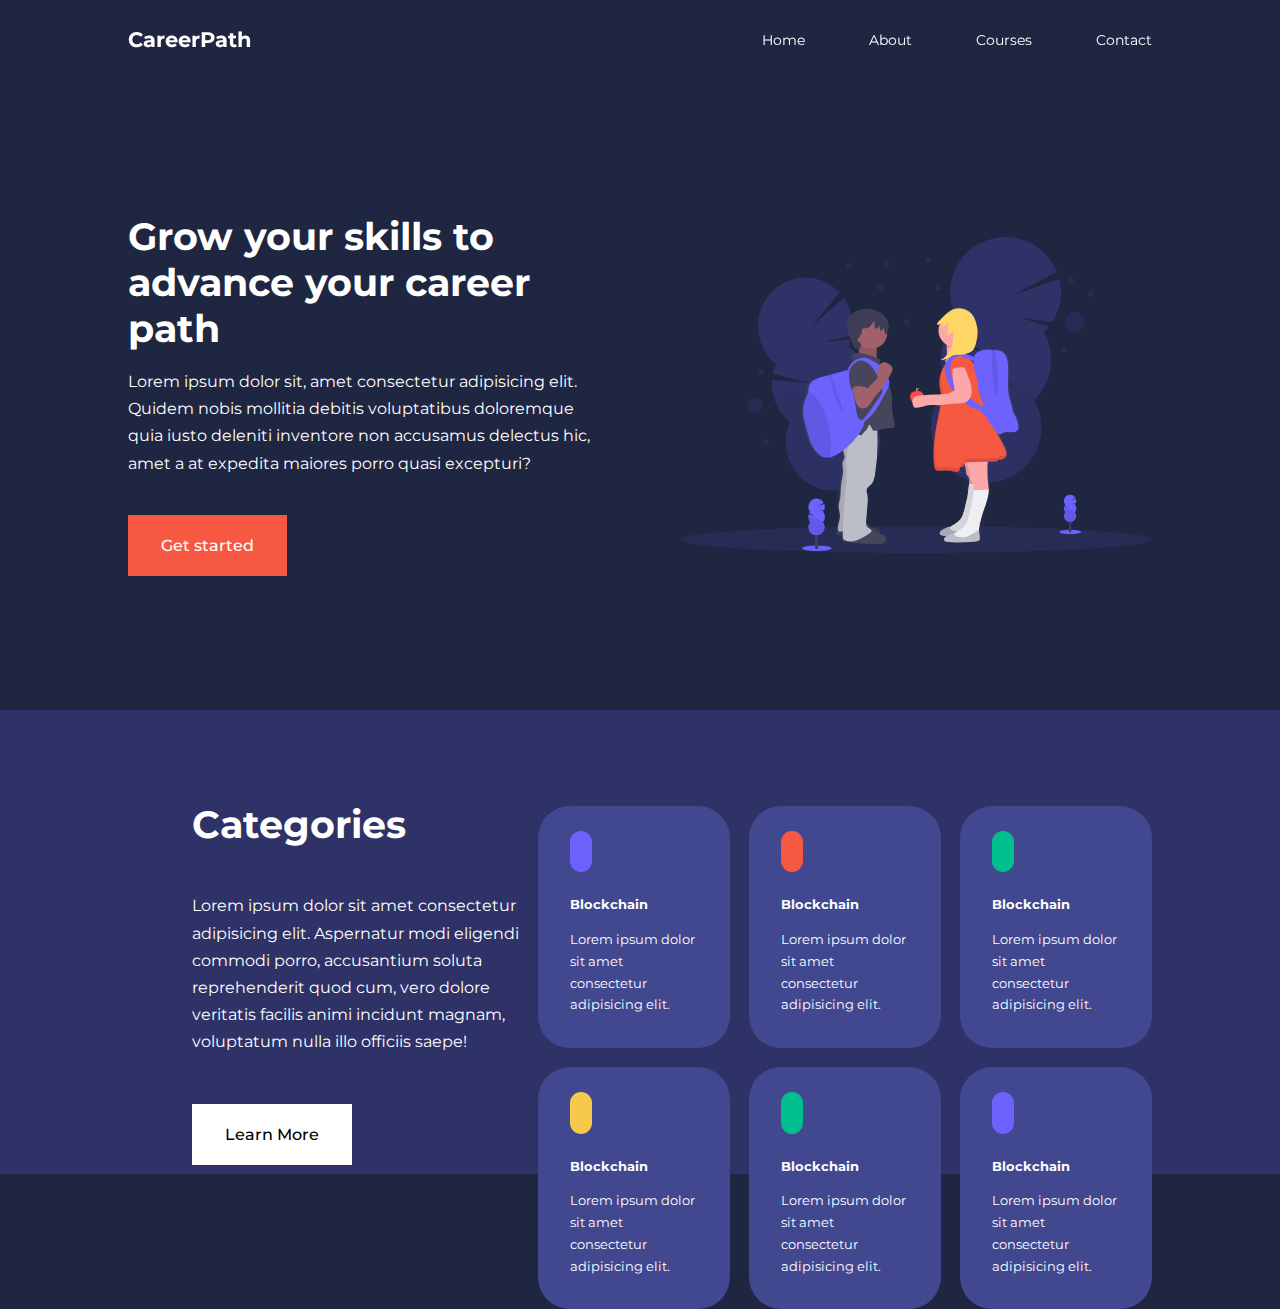
==== index.html @ a398380d "WIP - end of styling nav and card" ====
<!DOCTYPE html>
<html lang="en">
<head>
    <meta charset="UTF-8">
    <meta name="viewport" content="width=device-width, initial-scale=1.0">
    <title>Education Website</title>

    <!--Iconscout CDN-->
    <link rel="stylesheet" href="https://unicons.iconscout.com/release/v2.1.6/css/unicons.css">

    <!--Font-->
    <link rel="preconnect" href="https://fonts.googleapis.com">
    <link rel="preconnect" href="https://fonts.gstatic.com" crossorigin>
    <link href="https://fonts.googleapis.com/css2?family=Montserrat:
                wght@300;400;500;600;700;800;900&display=swap" rel="stylesheet">
    
    <link rel="stylesheet" href="./css/style.css">
</head>
<body>
    <nav>
        <div class="container nav__container">
            <a href="./index.html"><h4>CareerPath</h4></a>
            <ul class="nav__menu">
                <li><a href="index.html">Home</a></li>
                <li><a href="about.html">About</a></li>
                <li><a href="courses.html">Courses</a></li>
                <li><a href="contact.html">Contact</a></li>
            </ul>
            <button id="open-menu-button"><i class="uil uil-bars"></i></button>
            <button id="open-menu-button"><i class="uil uil-multiply"></i></button>
        </div>
    </nav>

    <!--=====================================END OF NAV==================================-->

    <header>
        <div class="container header__container">
            <div class="header__left">
                <h1>Grow your skills to advance your career path</h1>
                <p>
                    Lorem ipsum dolor sit, amet consectetur adipisicing elit.
                     Quidem nobis mollitia debitis voluptatibus doloremque quia
                      iusto deleniti inventore non accusamus delectus hic, 
                      amet a at expedita maiores porro quasi excepturi?
                </p>
                <a href="courses.html" class="btn btn-primary">Get started</a>
            </div>
            <div class="header__right">
                <div class="header__right-image">
                    <img src="./images/header.svg">
                </div>
            </div>

        </div>
    </header>

    <!--=====================================END OF HEADER==================================-->

    <section class="categories">
        <div class="container categories__container">
            <div class="categories__left">
                <h1>Categories</h1>
                <p>
                    Lorem ipsum dolor sit amet consectetur adipisicing elit. 
                    Aspernatur modi eligendi commodi porro, accusantium soluta 
                    reprehenderit quod cum, vero dolore veritatis facilis animi 
                    incidunt magnam, voluptatum nulla illo officiis saepe!
                </p>
                <a href="#" class="btn">Learn More</a>
            </div>
            <div class="categories__right">
                <article class="category">
                    <span class="category__icon"><i class="uil uil-bitcoin-circle"></i></span>
                    <h5>Blockchain</h5>
                    <p>
                        Lorem ipsum dolor sit amet consectetur adipisicing elit.
                    </p>
                </article>
                <article class="category">
                    <span class="category__icon"><i class="uil uil-bitcoin-circle"></i></span>
                    <h5>Blockchain</h5>
                    <p>
                        Lorem ipsum dolor sit amet consectetur adipisicing elit.
                    </p>
                </article>
                <article class="category">
                    <span class="category__icon"><i class="uil uil-bitcoin-circle"></i></span>
                    <h5>Blockchain</h5>
                    <p>
                        Lorem ipsum dolor sit amet consectetur adipisicing elit.
                    </p>
                </article>
                <article class="category">
                    <span class="category__icon"><i class="uil uil-bitcoin-circle"></i></span>
                    <h5>Blockchain</h5>
                    <p>
                        Lorem ipsum dolor sit amet consectetur adipisicing elit.
                    </p>
                </article>
                <article class="category">
                    <span class="category__icon"><i class="uil uil-bitcoin-circle"></i></span>
                    <h5>Blockchain</h5>
                    <p>
                        Lorem ipsum dolor sit amet consectetur adipisicing elit.
                    </p>
                </article>
                <article class="category">
                    <span class="category__icon"><i class="uil uil-bitcoin-circle"></i></span>
                    <h5>Blockchain</h5>
                    <p>
                        Lorem ipsum dolor sit amet consectetur adipisicing elit.
                    </p>
                </article>
            </div>
        </div>
    </section>







    <script src="./main.js"></script>
</body>
</html>
---- css/style.css ----
*{
    margin: 0;
    padding: 0;
    border: 0;
    outline: 0;
    text-decoration: none;
    list-style: none;
    box-sizing: border-box;
}

:root{
    --color-primary :#6c63ff;
    --color-success :#00bf8e;
    --color-warning :#f7c94b;
    --color-danger :#f75842;
    --color-danger-variant :rgba(247,88,66,0.4);
    --color-white :#fff;
    --color-light :rgba(255,255,255,0.7);
    --color-black :#000;
    --color-bg :#1f2641;
    --color-bg1 :#2e3267;
    --color-bg2 :#424890;
    
    --container-width-lg : 80%;
    --container-width-md : 90%;
    --container-width-sm : 94%;
    
    --transition : all 400ms ease;
    
}

body{
    font-family: 'Montserrat', sans-serif;
    line-height: 1.7;
    color: var(--color-white);
    background-color: var(--color-bg);
}

.container{
    width: var(--container-width-lg);
    margin: 0 auto;
}

section{
    padding: 6rem 0;
}
section h2{
    text-align: center;
    margin-bottom: 4rem;
}

h1,h2,h3,h4,h5{
    line-height: 1.2;
}
h1{
    font-size: 2.4rem;
}
h2{
    font-size: 2rem;
}
h3{
    font-size: 1.6rem;
}
h4{
    font-size: 1.3rem;
}
a{
    color: var(--color-white);
}
img{
    width: 100%;
    display: block;
    object-fit: cover;
}
.btn{
    display: inline-block;
    background: var(--color-white);
    color: var(--color-black);
    padding: 1rem 2rem;
    border: 1px solid transparent;
    font-weight: 500;
    transition: var(--transition);
}
.btn:hover{
    background: transparent;
    color: var(--color-white);
    border-color: var(--color-white);
} 
.btn-primary{
    background: var(--color-danger);
    color: var(--color-white);
}

/* ************************ NAVBAR ****************************** */

nav{
    background: transparent;
    width: 100vw;
    height: 5rem;
    position: fixed;
    top: 0;
    z-index: 11;

}

.window-scroll{
    background: var(--color-primary);
    box-shadow: 0 1rem 2rem rgba(0, 0, 0, 0.2);
}

.nav__container{
    height: 100%;
    display: flex;
    justify-content: space-between;
    align-items: center;
}
nav button{
    display: none;
}
.nav__menu{
    display: flex;
    align-items: center;
    gap: 4rem;
}
.nav__menu a{
    font-size: 0.9rem;
    transition: var(--transition);
}
.nav__menu a:hover{
    color: var(--color-bg2);
}

/* ************************ Header ****************************** */
header{
    position: relative;
    top: 5rem;
    overflow: hidden;
    height: 70vh;
    margin-bottom: 5rem;
}
.header__container{
    display: grid;
    grid-template-columns: 1fr 1fr;
    align-items: center;
    gap: 5rem;
    height: 100%;
}
.header__left p{
    margin: 1rem 0 2.4rem;

}

/* ************************ CATEGORIES ****************************** */
.categories{
    background: var(--color-bg1);
    height: 29rem;
}
.categories h1{
    line-height: 1;
    margin-bottom: 3rem;
}
.categories__container{
    display: grid;
    grid-template-columns: 40% 60%;
}
.categories__left{
    margin-left: 4rem;
}
.categories__left p{
    margin: 1rem 0 3rem;
}
.categories__right{
    display: grid;
    grid-template-columns: repeat(3, 1fr);
    gap: 1.2rem;
}
.category{
    background: var(--color-bg2);
    padding: 2rem;
    border-radius: 2rem;
    transition: var(--transition);
}
.category:hover{
    box-shadow: 0 3rem 3rem rgba(0,0,0,0.3);
    z-index: 1;
}
.category__icon{
    background: var(--color-primary);
    padding: 0.7rem;
    border-radius: 0.9rem;
}
.category h5{
    margin: 2rem 0 1rem;
}
.category p{
    font-size: 0.8rem;
}
.category:nth-child(2) .category__icon{
    background: var(--color-danger);
}
.category:nth-child(3) .category__icon{
    background: var(--color-success);
}
.category:nth-child(4) .category__icon{
    background: var(--color-warning);
}
.category:nth-child(5) .category__icon{
    background: var(--color-success);
}
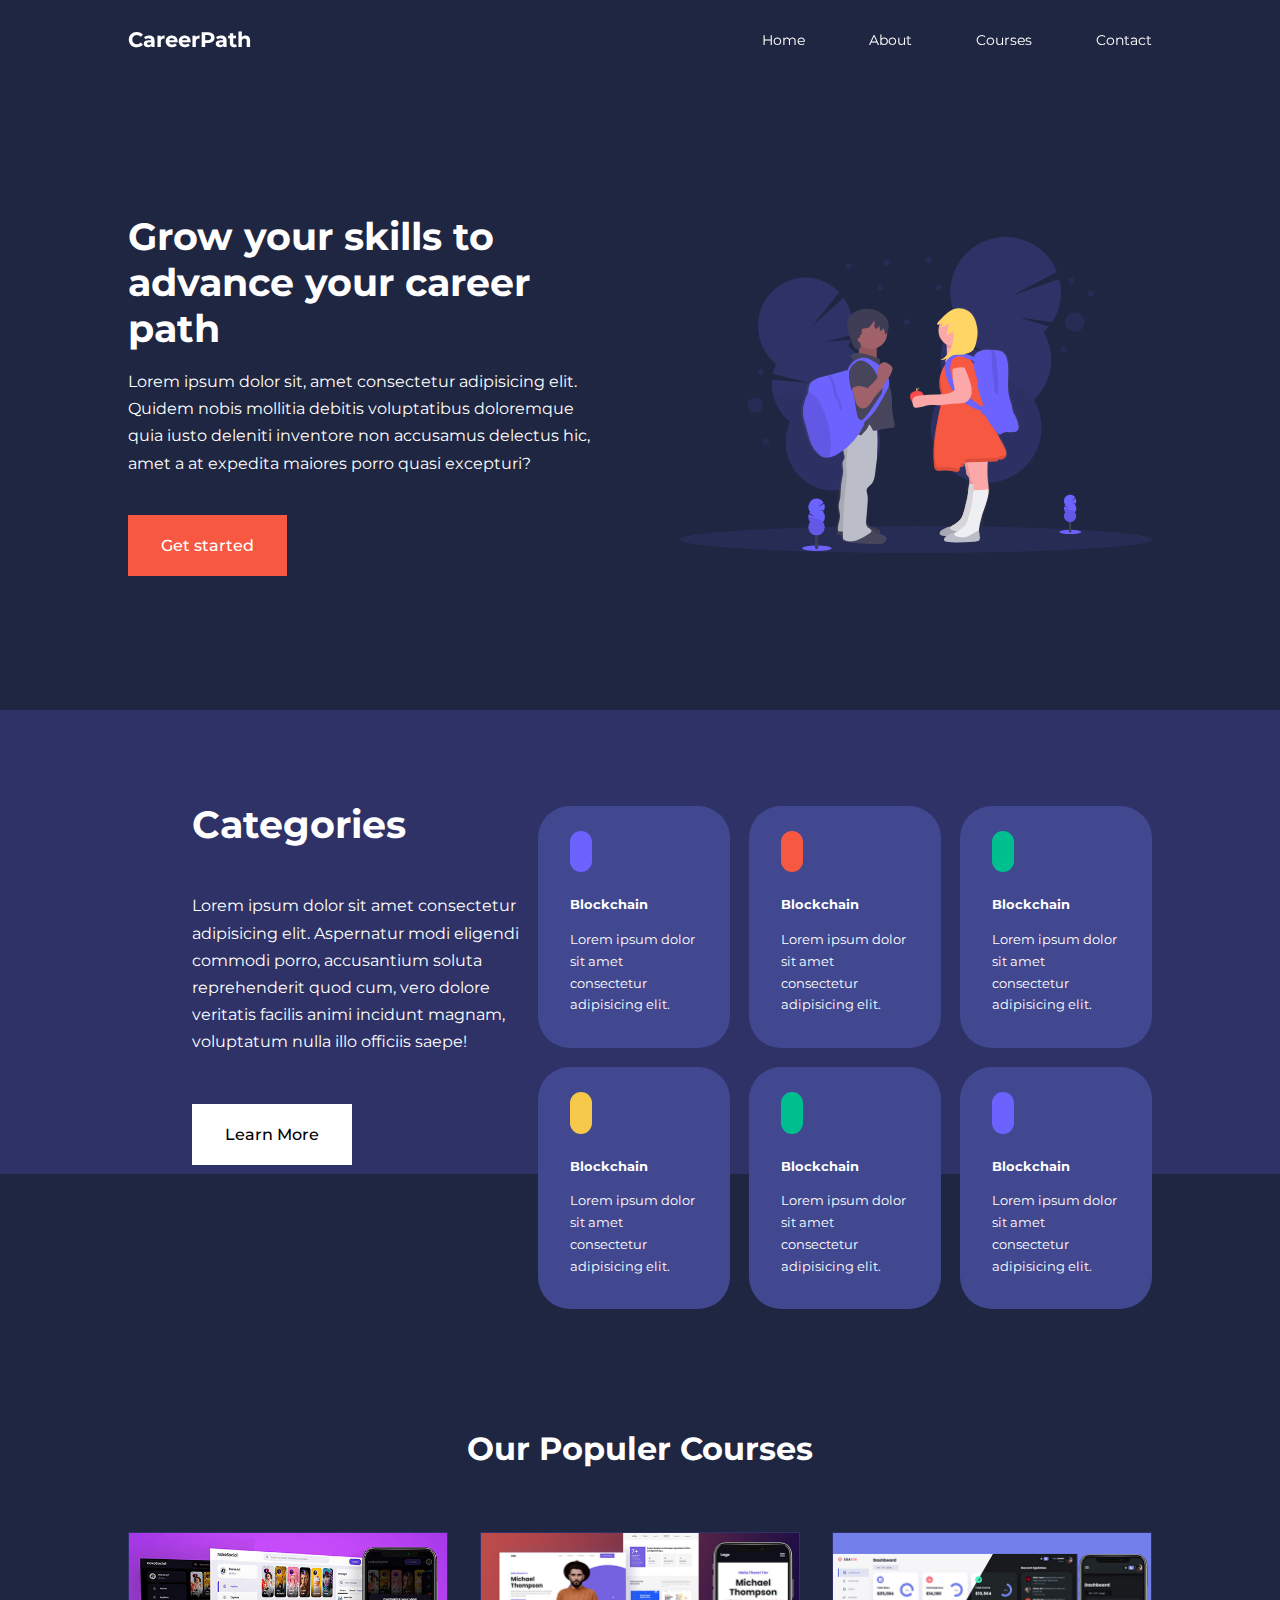
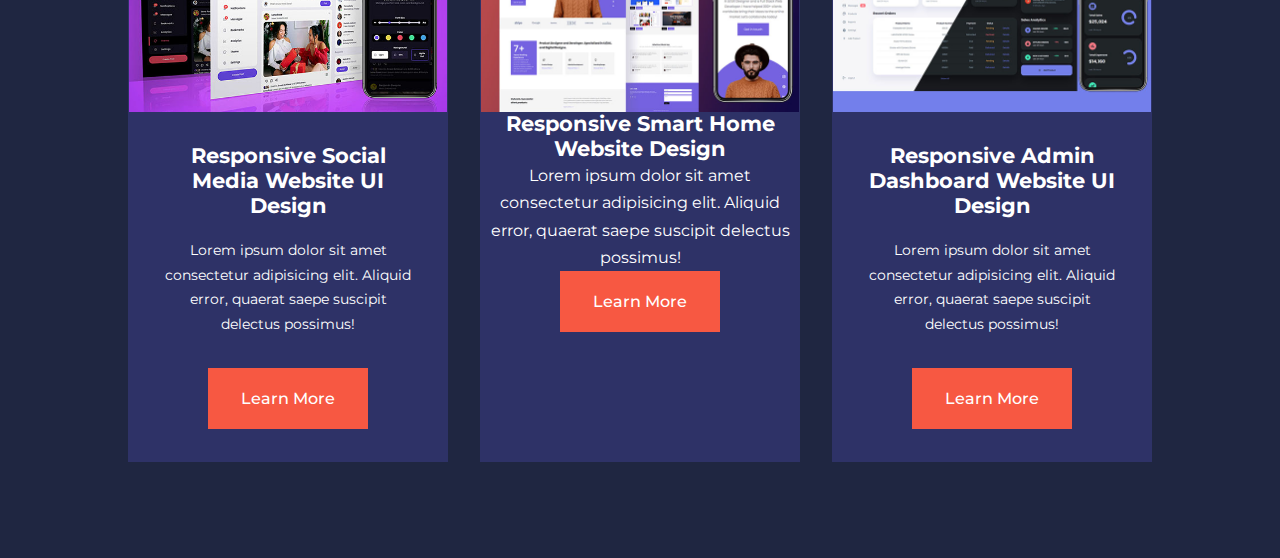
==== commit b8f1324e: "WIP - End of course section" ====
--- a/index.html
+++ b/index.html
@@ -1,5 +1,6 @@
 <!DOCTYPE html>
 <html lang="en">
+
 <head>
     <meta charset="UTF-8">
     <meta name="viewport" content="width=device-width, initial-scale=1.0">
@@ -13,13 +14,16 @@
     <link rel="preconnect" href="https://fonts.gstatic.com" crossorigin>
     <link href="https://fonts.googleapis.com/css2?family=Montserrat:
                 wght@300;400;500;600;700;800;900&display=swap" rel="stylesheet">
-    
+
     <link rel="stylesheet" href="./css/style.css">
 </head>
+
 <body>
     <nav>
         <div class="container nav__container">
-            <a href="./index.html"><h4>CareerPath</h4></a>
+            <a href="./index.html">
+                <h4>CareerPath</h4>
+            </a>
             <ul class="nav__menu">
                 <li><a href="index.html">Home</a></li>
                 <li><a href="about.html">About</a></li>
@@ -39,9 +43,9 @@
                 <h1>Grow your skills to advance your career path</h1>
                 <p>
                     Lorem ipsum dolor sit, amet consectetur adipisicing elit.
-                     Quidem nobis mollitia debitis voluptatibus doloremque quia
-                      iusto deleniti inventore non accusamus delectus hic, 
-                      amet a at expedita maiores porro quasi excepturi?
+                    Quidem nobis mollitia debitis voluptatibus doloremque quia
+                    iusto deleniti inventore non accusamus delectus hic,
+                    amet a at expedita maiores porro quasi excepturi?
                 </p>
                 <a href="courses.html" class="btn btn-primary">Get started</a>
             </div>
@@ -61,9 +65,9 @@
             <div class="categories__left">
                 <h1>Categories</h1>
                 <p>
-                    Lorem ipsum dolor sit amet consectetur adipisicing elit. 
-                    Aspernatur modi eligendi commodi porro, accusantium soluta 
-                    reprehenderit quod cum, vero dolore veritatis facilis animi 
+                    Lorem ipsum dolor sit amet consectetur adipisicing elit.
+                    Aspernatur modi eligendi commodi porro, accusantium soluta
+                    reprehenderit quod cum, vero dolore veritatis facilis animi
                     incidunt magnam, voluptatum nulla illo officiis saepe!
                 </p>
                 <a href="#" class="btn">Learn More</a>
@@ -115,12 +119,54 @@
         </div>
     </section>
 
+    <!--=====================================END OF categories==================================-->
 
 
+    <section class="courses">
+        <h2>Our Populer Courses</h2>
+        <div class="container courses__container">
+            <article class="course">
+                <div class="course__image">
+                    <img src="./images/course1.jpg">
+                </div>
+                <div class="course__info">
+                    <h4>Responsive Social Media Website UI Design</h4>
+                    <p>Lorem ipsum dolor sit amet consectetur adipisicing elit. Aliquid error, quaerat saepe suscipit
+                        delectus possimus!</p>
+                    <a href="courses.html" class="btn btn-primary">Learn More</a>
+                </div>
+            </article>
+            <article class="course">
+                <div class="course__image">
+                    <img src="./images/course2.jpg">
+                </div>
+                <div class="courses_info">
+                    <h4>Responsive Smart Home Website Design</h4>
+                    <p>Lorem ipsum dolor sit amet consectetur adipisicing elit. Aliquid error, quaerat saepe suscipit
+                        delectus possimus!</p>
+                    <a href="courses.html" class="btn btn-primary">Learn More</a>
+                </div>
+            </article>
+            <article class="course">
+                <div class="course__image">
+                    <img src="./images/course3.jpg">
+                </div>
+                <div class="course__info">
+                    <h4>Responsive Admin Dashboard Website UI Design</h4>
+                    <p>Lorem ipsum dolor sit amet consectetur adipisicing elit. Aliquid error, quaerat saepe suscipit
+                        delectus possimus!</p>
+                    <a href="courses.html" class="btn btn-primary">Learn More</a>
+                </div>
+            </article>
+        </div>
+    </section>
+
+    <!--=====================================END OF Courses==================================-->
 
 
 
 
     <script src="./main.js"></script>
 </body>
+
 </html>--- a/css/style.css
+++ b/css/style.css
@@ -1,4 +1,4 @@
-*{
+* {
     margin: 0;
     padding: 0;
     border: 0;
@@ -8,71 +8,83 @@
     box-sizing: border-box;
 }
 
-:root{
-    --color-primary :#6c63ff;
-    --color-success :#00bf8e;
-    --color-warning :#f7c94b;
-    --color-danger :#f75842;
-    --color-danger-variant :rgba(247,88,66,0.4);
-    --color-white :#fff;
-    --color-light :rgba(255,255,255,0.7);
-    --color-black :#000;
-    --color-bg :#1f2641;
-    --color-bg1 :#2e3267;
-    --color-bg2 :#424890;
-    
-    --container-width-lg : 80%;
-    --container-width-md : 90%;
-    --container-width-sm : 94%;
-    
-    --transition : all 400ms ease;
-    
-}
-
-body{
+:root {
+    --color-primary: #6c63ff;
+    --color-success: #00bf8e;
+    --color-warning: #f7c94b;
+    --color-danger: #f75842;
+    --color-danger-variant: rgba(247, 88, 66, 0.4);
+    --color-white: #fff;
+    --color-light: rgba(255, 255, 255, 0.7);
+    --color-black: #000;
+    --color-bg: #1f2641;
+    --color-bg1: #2e3267;
+    --color-bg2: #424890;
+
+    --container-width-lg: 80%;
+    --container-width-md: 90%;
+    --container-width-sm: 94%;
+
+    --transition: all 400ms ease;
+
+}
+
+body {
     font-family: 'Montserrat', sans-serif;
     line-height: 1.7;
     color: var(--color-white);
     background-color: var(--color-bg);
 }
 
-.container{
+.container {
     width: var(--container-width-lg);
     margin: 0 auto;
 }
 
-section{
+section {
     padding: 6rem 0;
 }
-section h2{
+
+section h2 {
     text-align: center;
     margin-bottom: 4rem;
 }
 
-h1,h2,h3,h4,h5{
+h1,
+h2,
+h3,
+h4,
+h5 {
     line-height: 1.2;
 }
-h1{
+
+h1 {
     font-size: 2.4rem;
 }
-h2{
+
+h2 {
     font-size: 2rem;
 }
-h3{
+
+h3 {
     font-size: 1.6rem;
 }
-h4{
+
+h4 {
     font-size: 1.3rem;
 }
-a{
+
+a {
     color: var(--color-white);
 }
-img{
+
+img {
     width: 100%;
     display: block;
     object-fit: cover;
 }
-.btn{
+
+.btn {
     display: inline-block;
     background: var(--color-white);
     color: var(--color-black);
@@ -81,19 +93,21 @@
     font-weight: 500;
     transition: var(--transition);
 }
-.btn:hover{
+
+.btn:hover {
     background: transparent;
     color: var(--color-white);
     border-color: var(--color-white);
-} 
-.btn-primary{
+}
+
+.btn-primary {
     background: var(--color-danger);
     color: var(--color-white);
 }
 
 /* ************************ NAVBAR ****************************** */
 
-nav{
+nav {
     background: transparent;
     width: 100vw;
     height: 5rem;
@@ -103,150 +117,188 @@
 
 }
 
-.window-scroll{
+.window-scroll {
     background: var(--color-primary);
     box-shadow: 0 1rem 2rem rgba(0, 0, 0, 0.2);
 }
 
-.nav__container{
+.nav__container {
     height: 100%;
     display: flex;
     justify-content: space-between;
     align-items: center;
 }
-nav button{
+
+nav button {
     display: none;
 }
-.nav__menu{
+
+.nav__menu {
     display: flex;
     align-items: center;
     gap: 4rem;
 }
-.nav__menu a{
+
+.nav__menu a {
     font-size: 0.9rem;
     transition: var(--transition);
 }
-.nav__menu a:hover{
+
+.nav__menu a:hover {
     color: var(--color-bg2);
 }
 
 /* ************************ Header ****************************** */
-header{
+header {
     position: relative;
     top: 5rem;
     overflow: hidden;
     height: 70vh;
     margin-bottom: 5rem;
 }
-.header__container{
+
+.header__container {
     display: grid;
     grid-template-columns: 1fr 1fr;
     align-items: center;
     gap: 5rem;
     height: 100%;
 }
-.header__left p{
+
+.header__left p {
     margin: 1rem 0 2.4rem;
 
 }
 
 /* ************************ CATEGORIES ****************************** */
-.categories{
+.categories {
     background: var(--color-bg1);
     height: 29rem;
 }
-.categories h1{
+
+.categories h1 {
     line-height: 1;
     margin-bottom: 3rem;
 }
-.categories__container{
+
+.categories__container {
     display: grid;
     grid-template-columns: 40% 60%;
 }
-.categories__left{
+
+.categories__left {
     margin-left: 4rem;
 }
-.categories__left p{
+
+.categories__left p {
     margin: 1rem 0 3rem;
 }
-.categories__right{
+
+.categories__right {
     display: grid;
     grid-template-columns: repeat(3, 1fr);
     gap: 1.2rem;
 }
-.category{
+
+.category {
     background: var(--color-bg2);
     padding: 2rem;
     border-radius: 2rem;
     transition: var(--transition);
 }
-.category:hover{
-    box-shadow: 0 3rem 3rem rgba(0,0,0,0.3);
+
+.category:hover {
+    box-shadow: 0 3rem 3rem rgba(0, 0, 0, 0.3);
     z-index: 1;
 }
-.category__icon{
+
+.category__icon {
     background: var(--color-primary);
     padding: 0.7rem;
     border-radius: 0.9rem;
 }
-.category h5{
+
+.category h5 {
     margin: 2rem 0 1rem;
 }
-.category p{
+
+.category p {
     font-size: 0.8rem;
 }
-.category:nth-child(2) .category__icon{
+
+.category:nth-child(2) .category__icon {
     background: var(--color-danger);
 }
-.category:nth-child(3) .category__icon{
+
+.category:nth-child(3) .category__icon {
     background: var(--color-success);
 }
-.category:nth-child(4) .category__icon{
+
+.category:nth-child(4) .category__icon {
     background: var(--color-warning);
 }
-.category:nth-child(5) .category__icon{
+
+.category:nth-child(5) .category__icon {
     background: var(--color-success);
 }
 
 
-
-
-
-
-
-
-
-
-
-
-
-
-
-
-
-
-
-
-
-
-
-
-
-
-
-
-
-
-
-
-
-
-
-
-
-
-
-
-
-
-
+/* ************************ COURSES ****************************** */
+
+.courses{
+    margin-top: 10rem;
+}
+.courses__container{
+    display: grid;
+    grid-template-columns: repeat(3,1fr);
+    gap: 2rem;
+}
+.course{
+    background: var(--color-bg1);
+    text-align: center;
+    border: 1px solid transparent;
+    transition: var(--transition);
+}
+.course:hover{
+    background: transparent;
+    border-color: var(--color-primary);
+}
+.course__info{
+     padding: 2rem;
+}
+.course__info p{
+    margin: 1.2rem 0 2rem;
+    font-size: 0.9rem;
+}
+
+
+
+
+
+
+
+
+
+
+
+
+
+
+
+
+
+
+
+
+
+
+
+
+
+
+
+
+
+
+
+
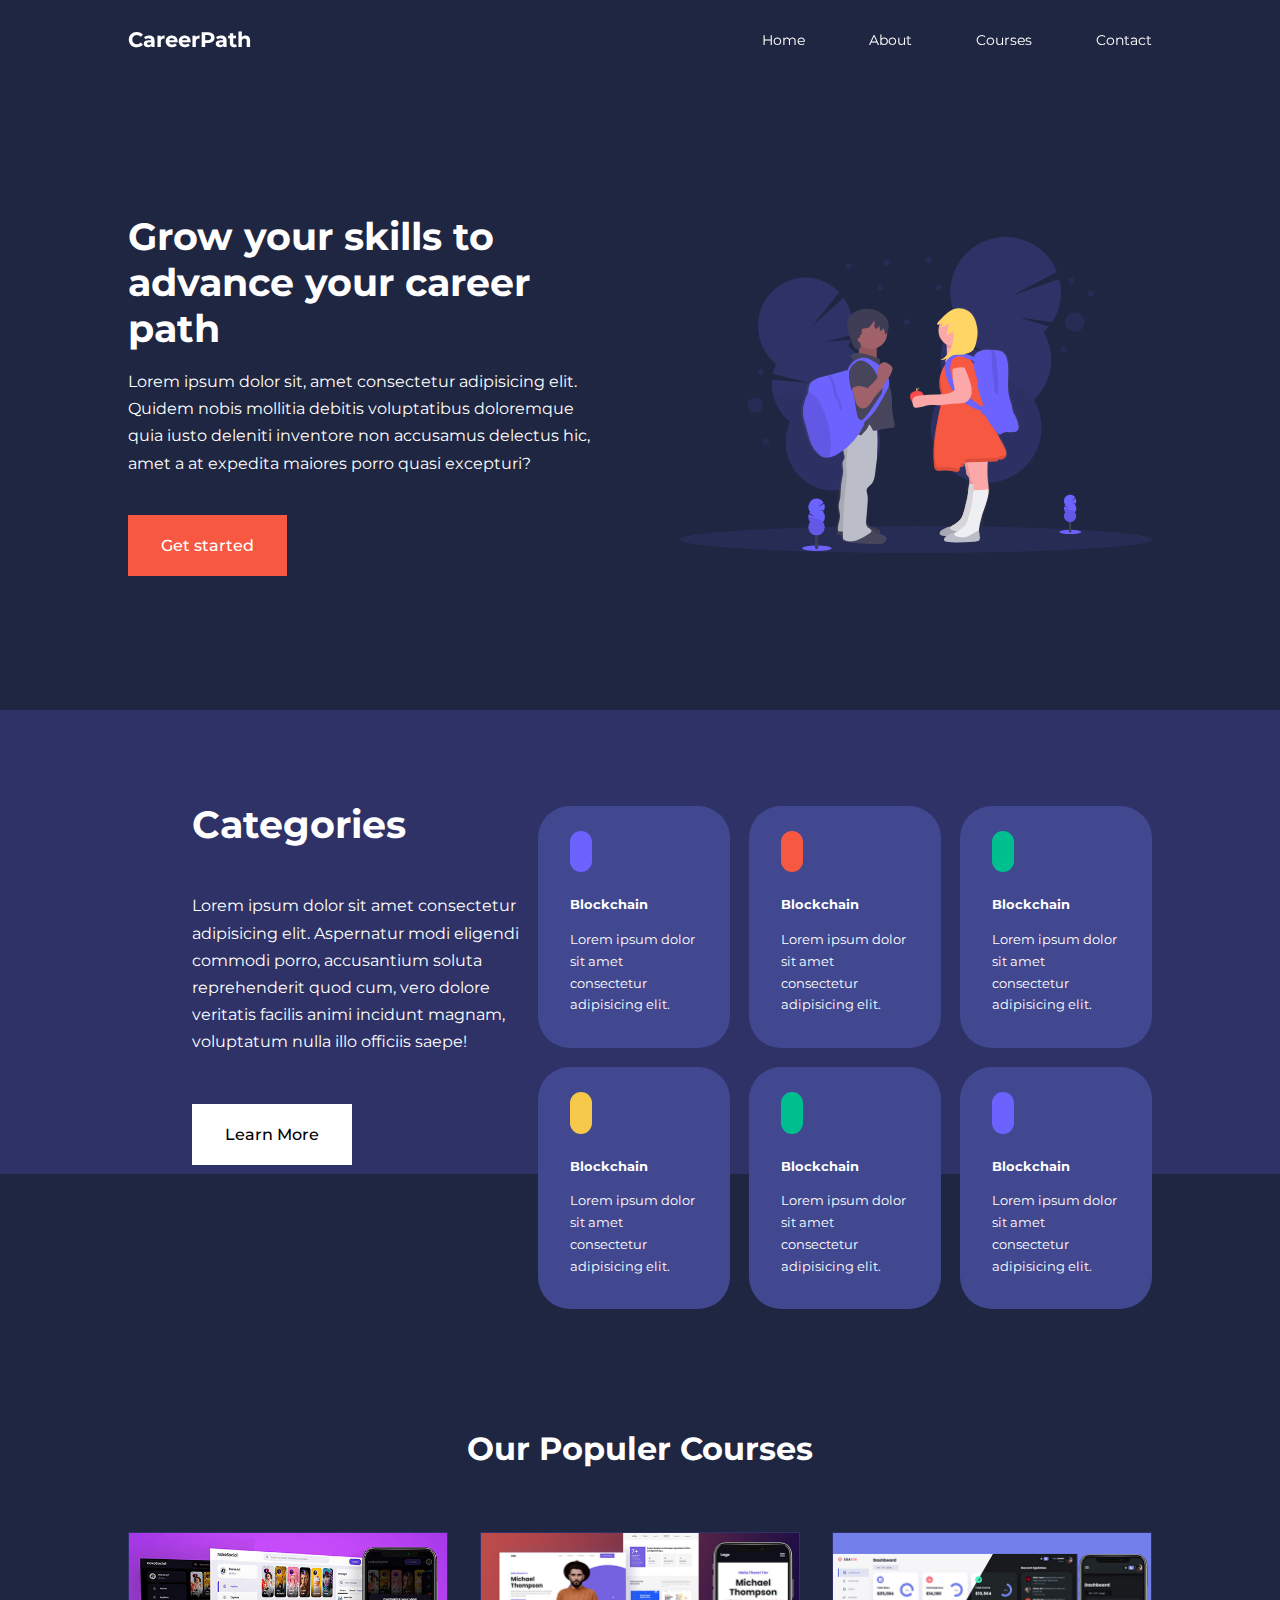
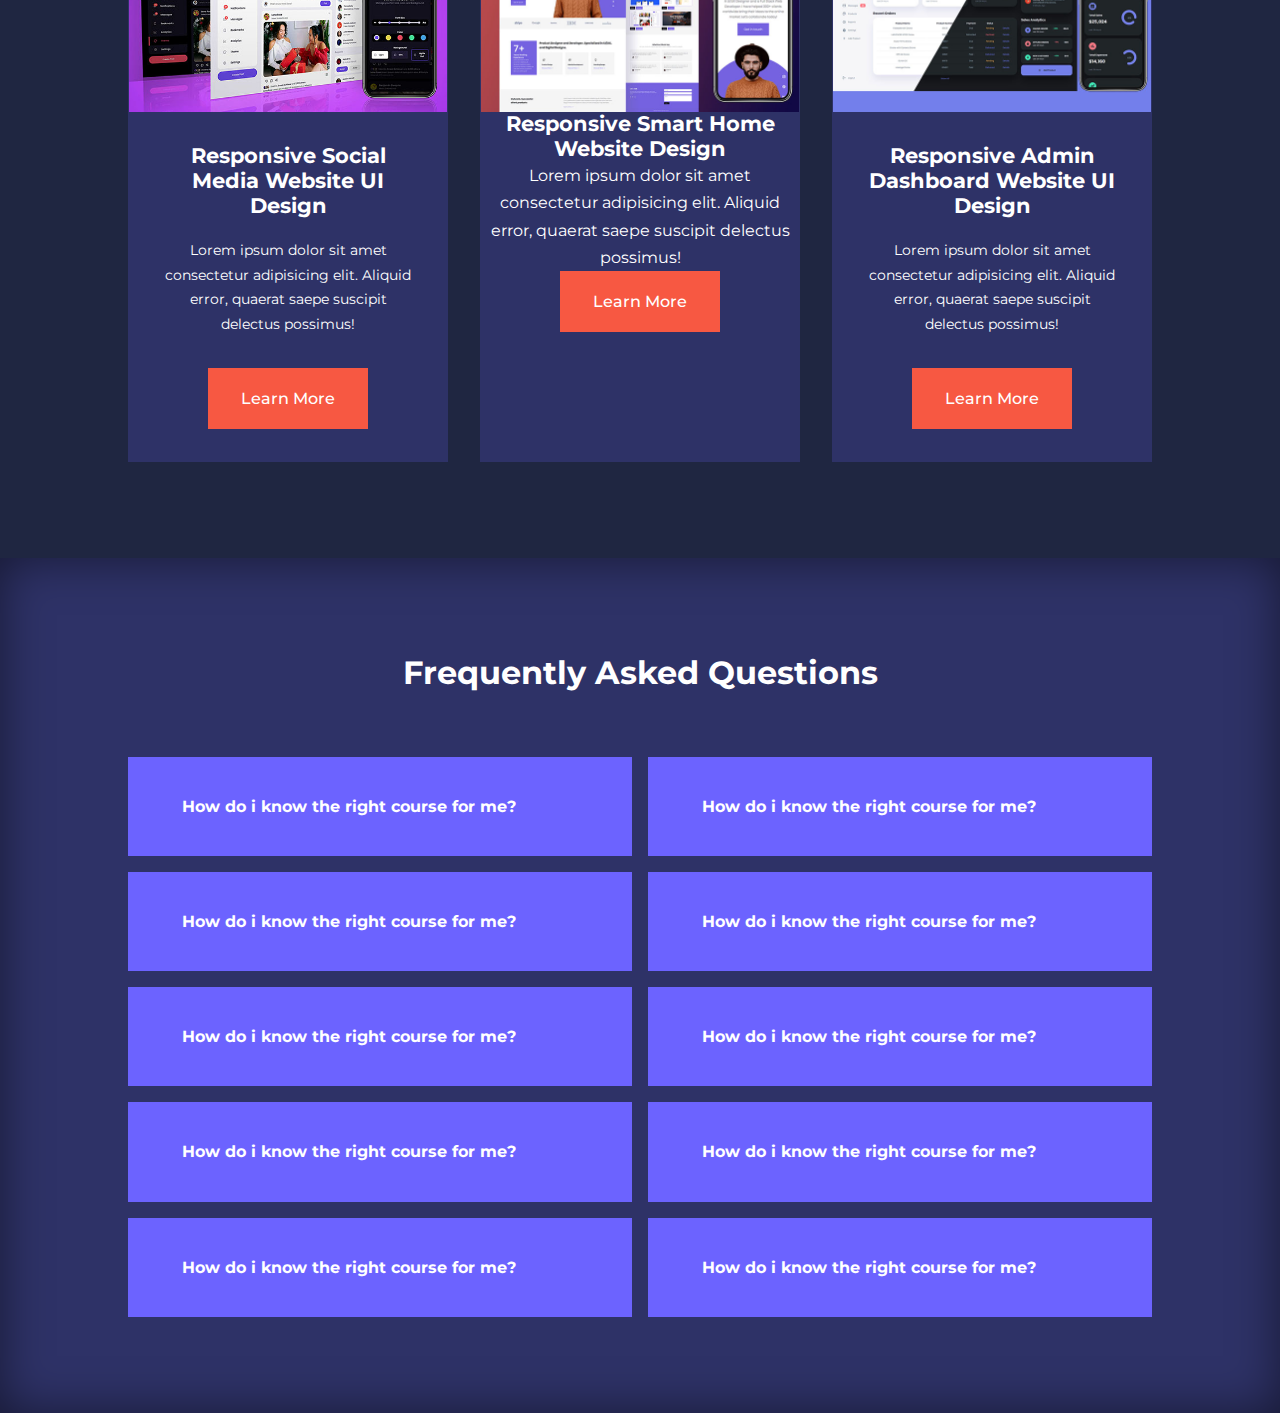
==== commit fbc1beac: "WIP - End of FAQs section" ====
--- a/index.html
+++ b/index.html
@@ -140,7 +140,7 @@
                 <div class="course__image">
                     <img src="./images/course2.jpg">
                 </div>
-                <div class="courses_info">
+                <div class="course_info">
                     <h4>Responsive Smart Home Website Design</h4>
                     <p>Lorem ipsum dolor sit amet consectetur adipisicing elit. Aliquid error, quaerat saepe suscipit
                         delectus possimus!</p>
@@ -163,6 +163,138 @@
 
     <!--=====================================END OF Courses==================================-->
 
+    <section class="faqs">
+        <h2>Frequently Asked Questions</h2>
+        <div class="container faqs__container">
+            <artical class="faq">
+                <div class="faq__icon"><i class="uil uil-plus"></i></div>
+                <div class="question_answer">
+                    <h4>How do i know the right course for me?</h4>
+                    <p>
+                        Lorem ipsum dolor, sit amet consectetur adipisicing elit.
+                        Reprehenderit molestiae voluptatem ratione atque non, consequatur
+                        aliquid corporis quisquam pariatur laudantium!
+                    </p>
+                </div>
+            </artical>
+            <artical class="faq">
+                <div class="faq__icon"><i class="uil uil-plus"></i></div>
+                <div class="question_answer">
+                    <h4>How do i know the right course for me?</h4>
+                    <p>
+                        Lorem ipsum dolor, sit amet consectetur adipisicing elit.
+                        Reprehenderit molestiae voluptatem ratione atque non, consequatur
+                        aliquid corporis quisquam pariatur laudantium!
+                    </p>
+                </div>
+            </artical>
+            <artical class="faq">
+                <div class="faq__icon"><i class="uil uil-plus"></i></div>
+                <div class="question_answer">
+                    <h4>How do i know the right course for me?</h4>
+                    <p>
+                        Lorem ipsum dolor, sit amet consectetur adipisicing elit.
+                        Reprehenderit molestiae voluptatem ratione atque non, consequatur
+                        aliquid corporis quisquam pariatur laudantium!
+                    </p>
+                </div>
+            </artical>
+            <artical class="faq">
+                <div class="faq__icon"><i class="uil uil-plus"></i></div>
+                <div class="question_answer">
+                    <h4>How do i know the right course for me?</h4>
+                    <p>
+                        Lorem ipsum dolor, sit amet consectetur adipisicing elit.
+                        Reprehenderit molestiae voluptatem ratione atque non, consequatur
+                        aliquid corporis quisquam pariatur laudantium!
+                    </p>
+                </div>
+            </artical>
+            <artical class="faq">
+                <div class="faq__icon"><i class="uil uil-plus"></i></div>
+                <div class="question_answer">
+                    <h4>How do i know the right course for me?</h4>
+                    <p>
+                        Lorem ipsum dolor, sit amet consectetur adipisicing elit.
+                        Reprehenderit molestiae voluptatem ratione atque non, consequatur
+                        aliquid corporis quisquam pariatur laudantium!
+                    </p>
+                </div>
+            </artical>
+            <artical class="faq">
+                <div class="faq__icon"><i class="uil uil-plus"></i></div>
+                <div class="question_answer">
+                    <h4>How do i know the right course for me?</h4>
+                    <p>
+                        Lorem ipsum dolor, sit amet consectetur adipisicing elit.
+                        Reprehenderit molestiae voluptatem ratione atque non, consequatur
+                        aliquid corporis quisquam pariatur laudantium!
+                    </p>
+                </div>
+            </artical>
+            <artical class="faq">
+                <div class="faq__icon"><i class="uil uil-plus"></i></div>
+                <div class="question_answer">
+                    <h4>How do i know the right course for me?</h4>
+                    <p>
+                        Lorem ipsum dolor, sit amet consectetur adipisicing elit.
+                        Reprehenderit molestiae voluptatem ratione atque non, consequatur
+                        aliquid corporis quisquam pariatur laudantium!
+                    </p>
+                </div>
+            </artical>
+            <artical class="faq">
+                <div class="faq__icon"><i class="uil uil-plus"></i></div>
+                <div class="question_answer">
+                    <h4>How do i know the right course for me?</h4>
+                    <p>
+                        Lorem ipsum dolor, sit amet consectetur adipisicing elit.
+                        Reprehenderit molestiae voluptatem ratione atque non, consequatur
+                        aliquid corporis quisquam pariatur laudantium!
+                    </p>
+                </div>
+            </artical>
+            <artical class="faq">
+                <div class="faq__icon"><i class="uil uil-plus"></i></div>
+                <div class="question_answer">
+                    <h4>How do i know the right course for me?</h4>
+                    <p>
+                        Lorem ipsum dolor, sit amet consectetur adipisicing elit.
+                        Reprehenderit molestiae voluptatem ratione atque non, consequatur
+                        aliquid corporis quisquam pariatur laudantium!
+                    </p>
+                </div>
+            </artical>
+            <artical class="faq">
+                <div class="faq__icon"><i class="uil uil-plus"></i></div>
+                <div class="question_answer">
+                    <h4>How do i know the right course for me?</h4>
+                    <p>
+                        Lorem ipsum dolor, sit amet consectetur adipisicing elit.
+                        Reprehenderit molestiae voluptatem ratione atque non, consequatur
+                        aliquid corporis quisquam pariatur laudantium!
+                    </p>
+                </div>
+            </artical>
+        </div>
+    </section>
+
+
+    <!--=====================================END OF FAQs==================================-->
+
+
+
+
+
+
+
+
+
+
+
+
+
+
 
 
 
--- a/css/style.css
+++ b/css/style.css
@@ -245,60 +245,79 @@
 
 /* ************************ COURSES ****************************** */
 
-.courses{
+.courses {
     margin-top: 10rem;
 }
-.courses__container{
-    display: grid;
-    grid-template-columns: repeat(3,1fr);
+
+.courses__container {
+    display: grid;
+    grid-template-columns: repeat(3, 1fr);
     gap: 2rem;
 }
-.course{
+
+.course {
     background: var(--color-bg1);
     text-align: center;
     border: 1px solid transparent;
     transition: var(--transition);
 }
-.course:hover{
+
+.course:hover {
     background: transparent;
     border-color: var(--color-primary);
 }
-.course__info{
-     padding: 2rem;
-}
-.course__info p{
+
+.course__info {
+    padding: 2rem;
+}
+
+.course__info p {
     margin: 1.2rem 0 2rem;
     font-size: 0.9rem;
 }
 
 
-
-
-
-
-
-
-
-
-
-
-
-
-
-
-
-
-
-
-
-
-
-
-
-
-
-
-
-
-
-
+/* ************************ FAQs ****************************** */
+
+.faqs{
+    background: var(--color-bg1);
+    box-shadow: inset 0 0 3rem rgba(0, 0, 0, 0.5);
+}
+.faqs__container{
+    display: grid;
+    grid-template-columns: 1fr 1fr;
+    gap: 1rem;
+}
+.faq{
+    padding: 2rem;
+    display: flex;
+    align-items: center;
+    gap: 1.4rem;
+    height: fit-content;
+    background: var(--color-primary);
+    cursor: pointer;
+}
+.faq h4{
+    font-size: 1rem;
+    line-height: 2.2;
+}
+.faq__icon{
+    align-self: flex-start;
+    font-size: 1.2rem;
+}
+.faq p {
+    margin-top: 0.8rem;
+    display: none;
+}
+.faq.open p {
+    display: block;
+}
+
+
+
+
+
+
+
+
+
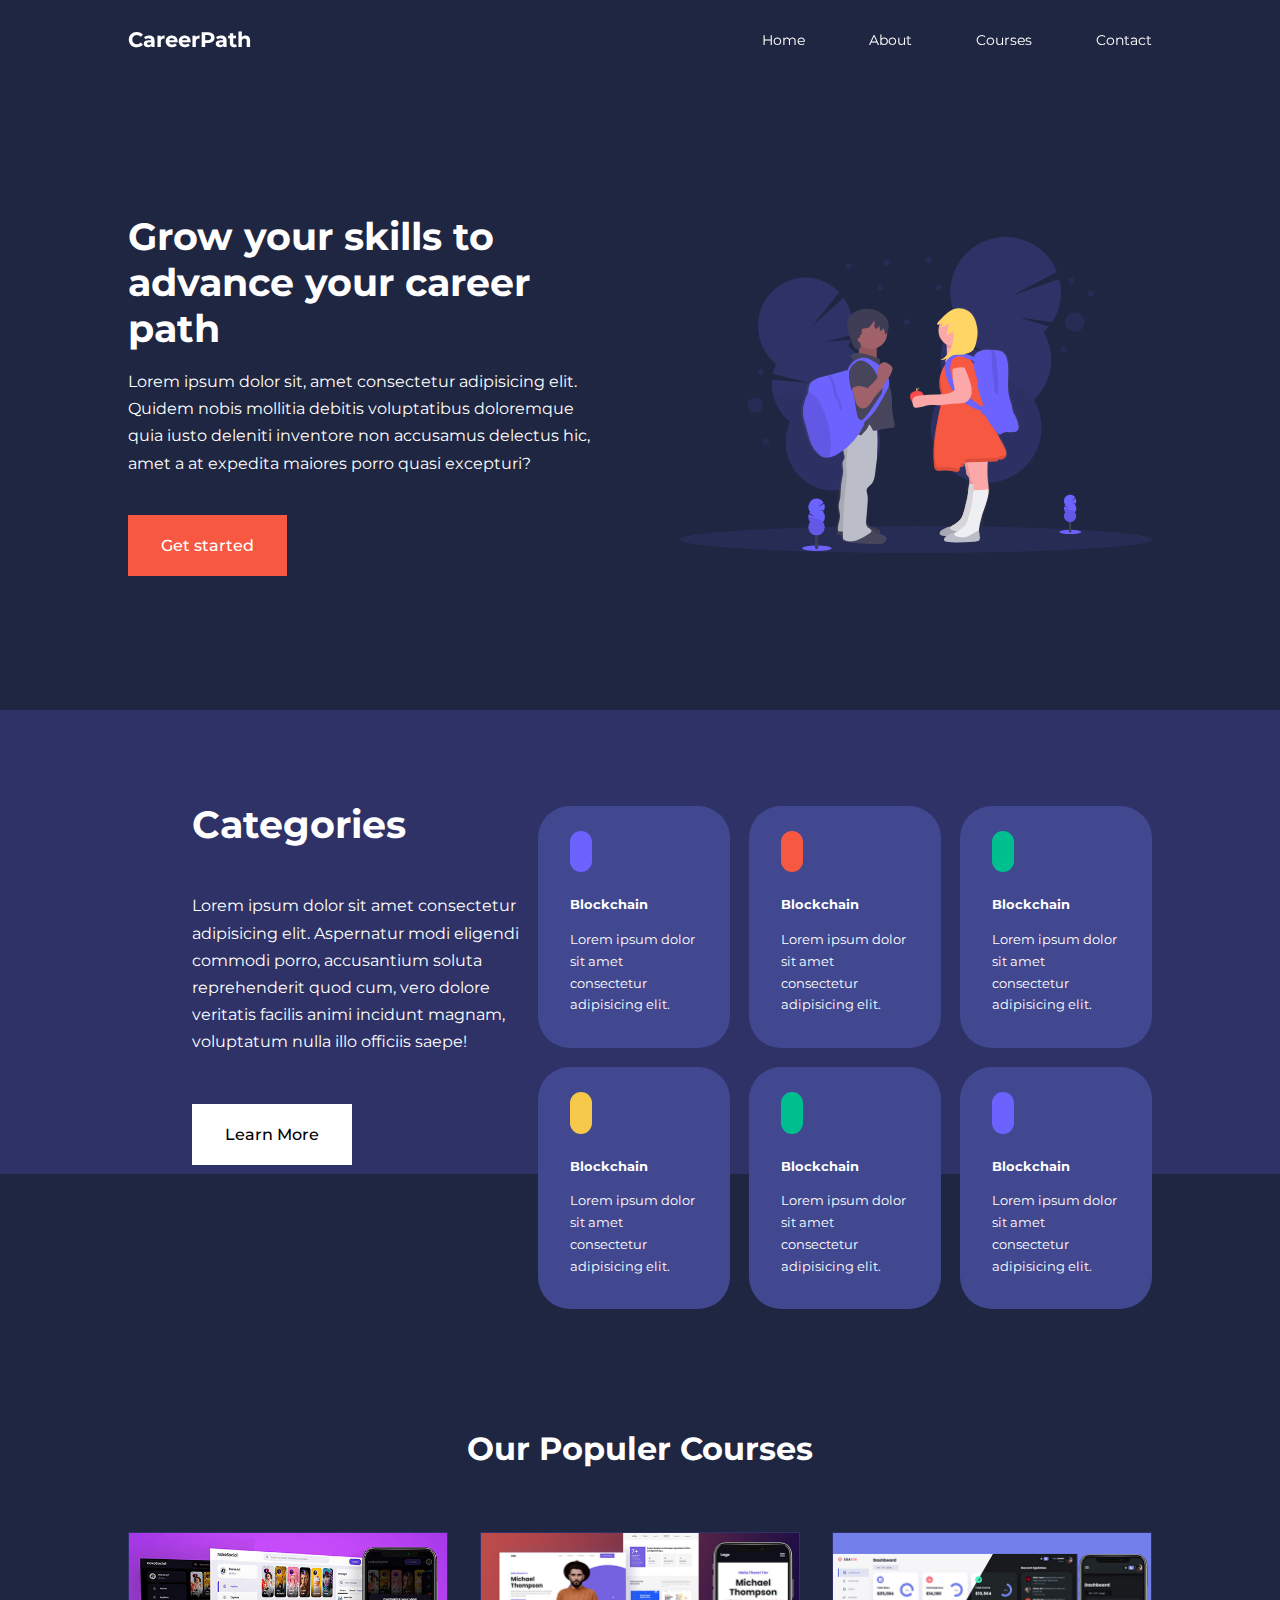
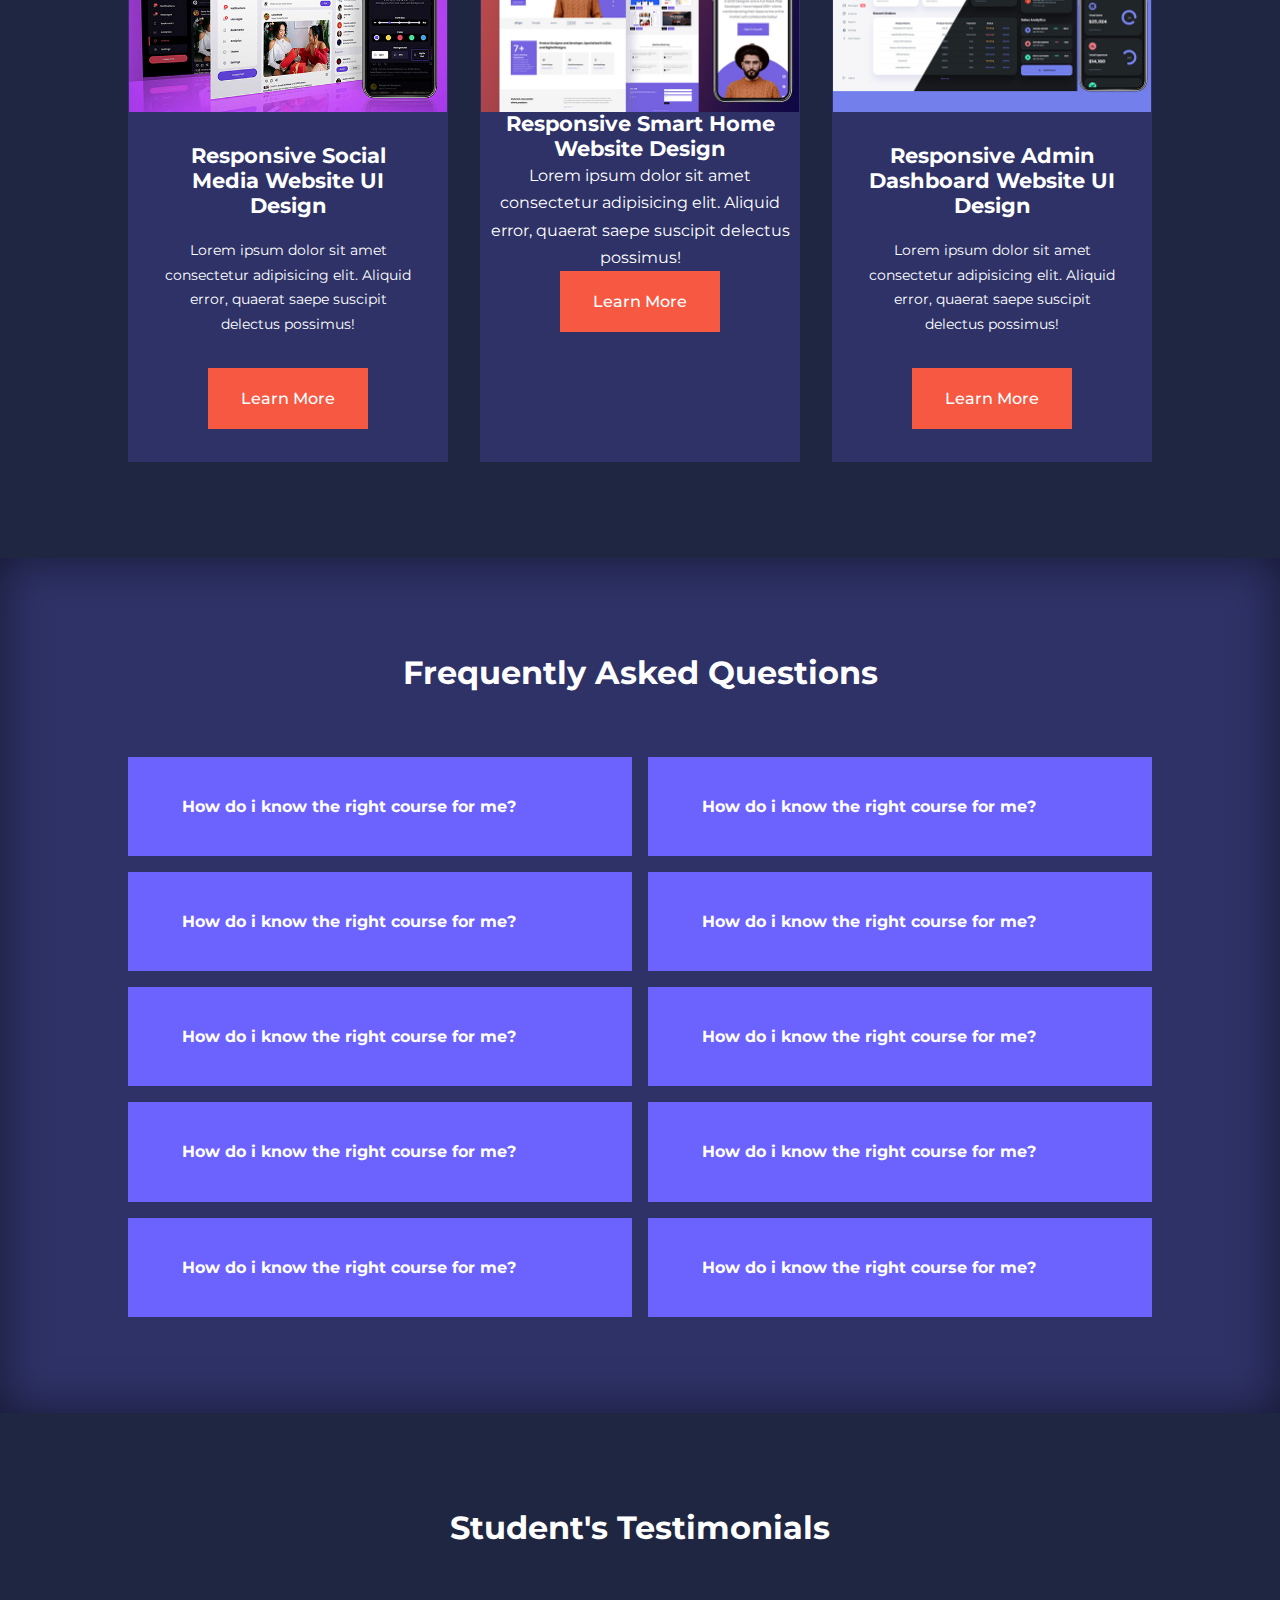
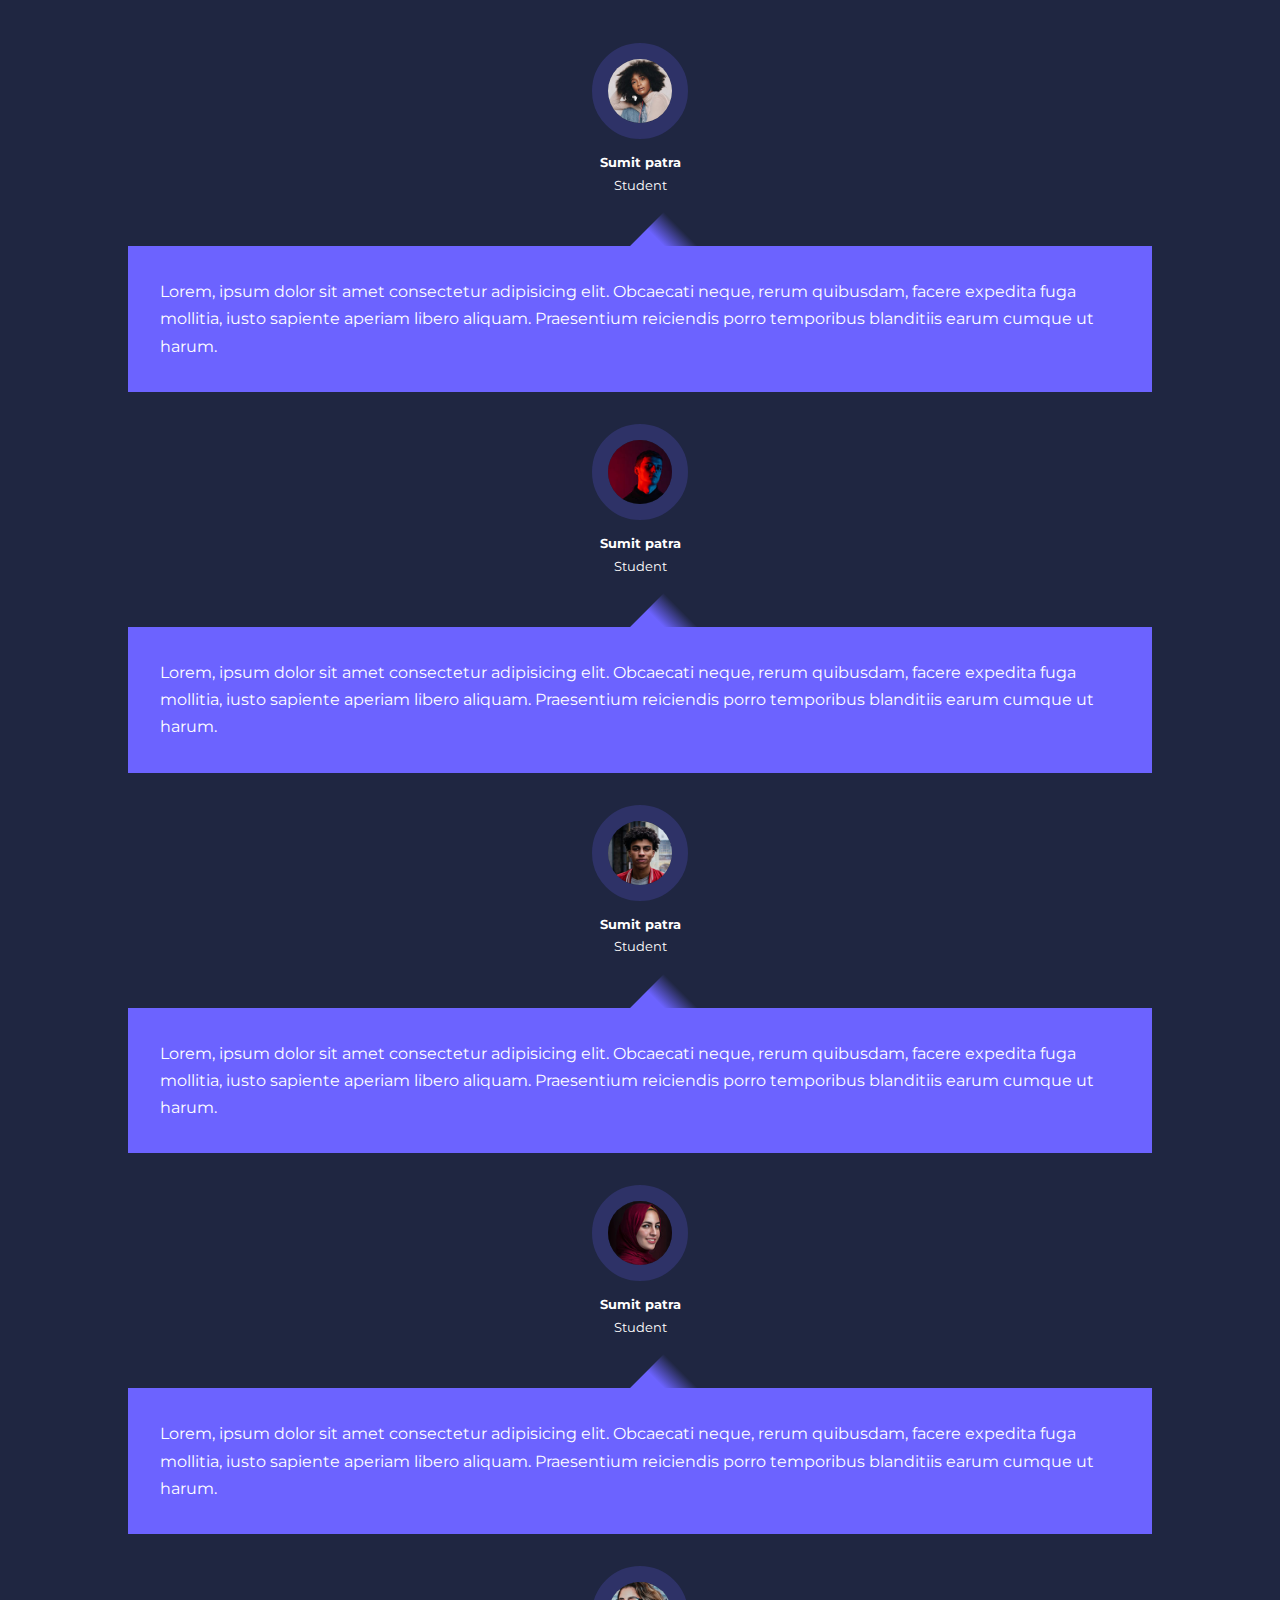
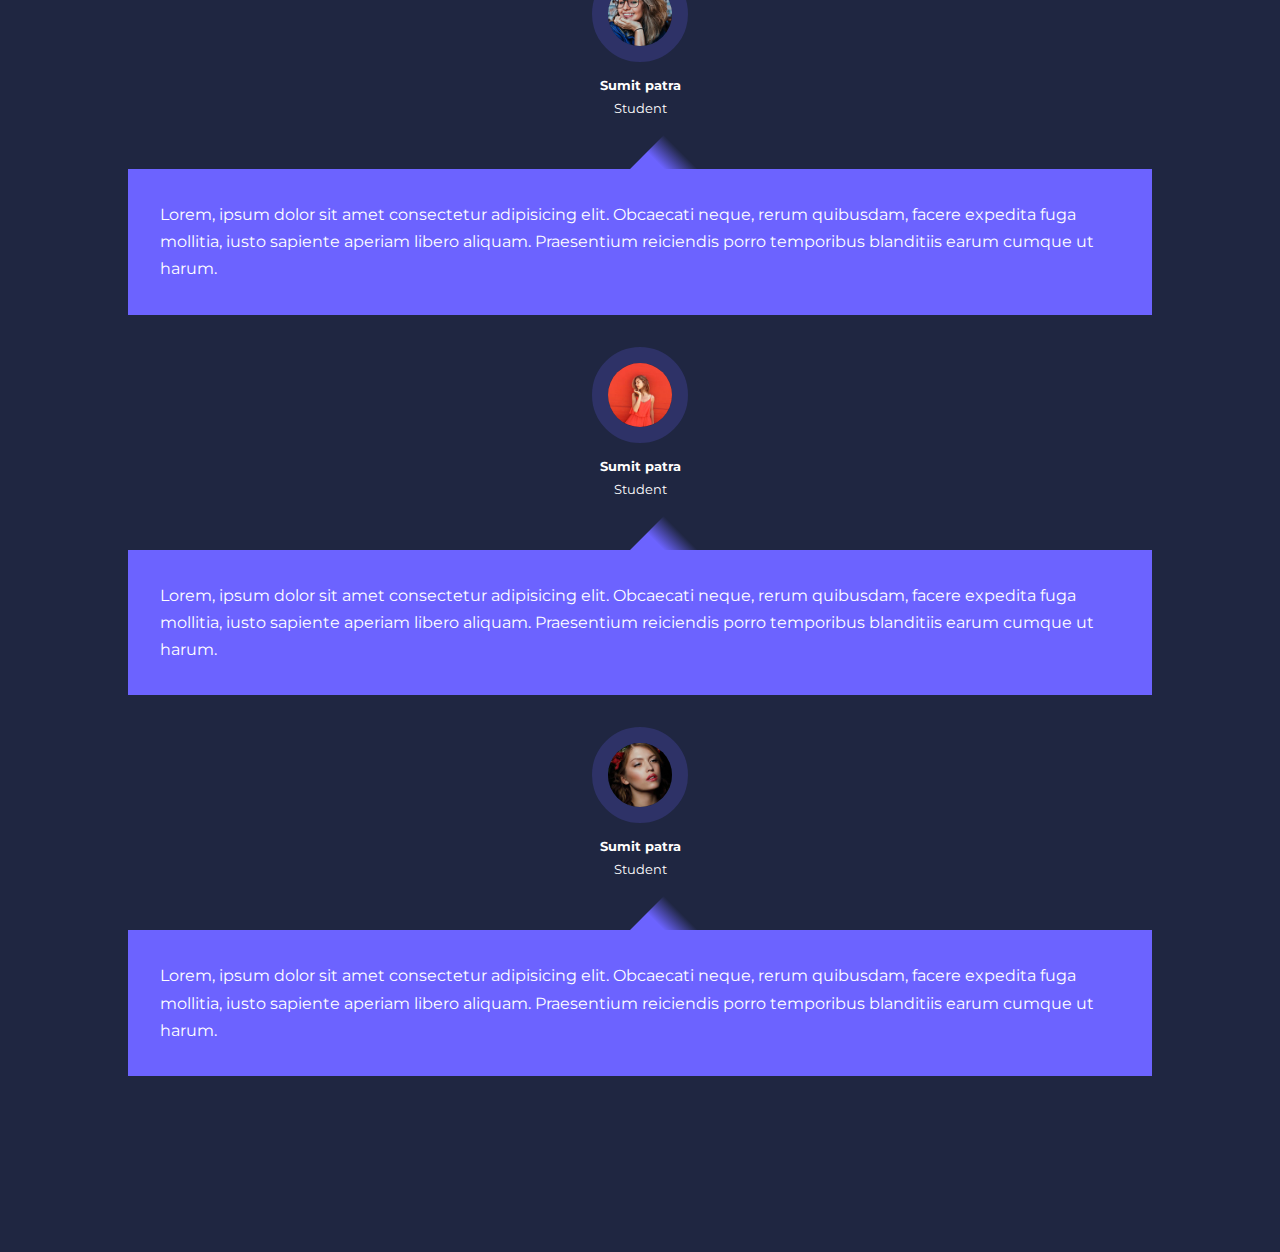
==== commit cc2909fc: "WIP - Testimonials" ====
--- a/index.html
+++ b/index.html
@@ -283,8 +283,125 @@
     <!--=====================================END OF FAQs==================================-->
 
 
-
-
+    <section class="container testimonials__container">
+        <h2>Student's Testimonials</h2>
+        <div>
+            <article class="testimonial">
+                <div class="avatar">
+                    <img src="./images/avatar1.jpg">
+                </div>
+                <div class="testimonial__info">
+                    <h5>Sumit patra</h5>
+                    <small>Student</small>
+                </div>
+                <div class="testimonial__body">
+                    <p>
+                        Lorem, ipsum dolor sit amet consectetur adipisicing elit. Obcaecati neque, rerum quibusdam,
+                        facere expedita fuga mollitia, iusto sapiente aperiam libero aliquam. Praesentium reiciendis
+                        porro temporibus blanditiis earum cumque ut harum.
+                    </p>
+                </div>
+            </article>
+            <article class="testimonial">
+                <div class="avatar">
+                    <img src="./images/avatar2.jpg">
+                </div>
+                <div class="testimonial__info">
+                    <h5>Sumit patra</h5>
+                    <small>Student</small>
+                </div>
+                <div class="testimonial__body">
+                    <p>
+                        Lorem, ipsum dolor sit amet consectetur adipisicing elit. Obcaecati neque, rerum quibusdam,
+                        facere expedita fuga mollitia, iusto sapiente aperiam libero aliquam. Praesentium reiciendis
+                        porro temporibus blanditiis earum cumque ut harum.
+                    </p>
+                </div>
+            </article>
+            <article class="testimonial">
+                <div class="avatar">
+                    <img src="./images/avatar3.jpg">
+                </div>
+                <div class="testimonial__info">
+                    <h5>Sumit patra</h5>
+                    <small>Student</small>
+                </div>
+                <div class="testimonial__body">
+                    <p>
+                        Lorem, ipsum dolor sit amet consectetur adipisicing elit. Obcaecati neque, rerum quibusdam,
+                        facere expedita fuga mollitia, iusto sapiente aperiam libero aliquam. Praesentium reiciendis
+                        porro temporibus blanditiis earum cumque ut harum.
+                    </p>
+                </div>
+            </article>
+            <article class="testimonial">
+                <div class="avatar">
+                    <img src="./images/avatar4.jpg">
+                </div>
+                <div class="testimonial__info">
+                    <h5>Sumit patra</h5>
+                    <small>Student</small>
+                </div>
+                <div class="testimonial__body">
+                    <p>
+                        Lorem, ipsum dolor sit amet consectetur adipisicing elit. Obcaecati neque, rerum quibusdam,
+                        facere expedita fuga mollitia, iusto sapiente aperiam libero aliquam. Praesentium reiciendis
+                        porro temporibus blanditiis earum cumque ut harum.
+                    </p>
+                </div>
+            </article>
+            <article class="testimonial">
+                <div class="avatar">
+                    <img src="./images/avatar5.jpg">
+                </div>
+                <div class="testimonial__info">
+                    <h5>Sumit patra</h5>
+                    <small>Student</small>
+                </div>
+                <div class="testimonial__body">
+                    <p>
+                        Lorem, ipsum dolor sit amet consectetur adipisicing elit. Obcaecati neque, rerum quibusdam,
+                        facere expedita fuga mollitia, iusto sapiente aperiam libero aliquam. Praesentium reiciendis
+                        porro temporibus blanditiis earum cumque ut harum.
+                    </p>
+                </div>
+            </article>
+            <article class="testimonial">
+                <div class="avatar">
+                    <img src="./images/avatar6.jpg">
+                </div>
+                <div class="testimonial__info">
+                    <h5>Sumit patra</h5>
+                    <small>Student</small>
+                </div>
+                <div class="testimonial__body">
+                    <p>
+                        Lorem, ipsum dolor sit amet consectetur adipisicing elit. Obcaecati neque, rerum quibusdam,
+                        facere expedita fuga mollitia, iusto sapiente aperiam libero aliquam. Praesentium reiciendis
+                        porro temporibus blanditiis earum cumque ut harum.
+                    </p>
+                </div>
+            </article>
+            <article class="testimonial">
+                <div class="avatar">
+                    <img src="./images/avatar7.jpg">
+                </div>
+                <div class="testimonial__info">
+                    <h5>Sumit patra</h5>
+                    <small>Student</small>
+                </div>
+                <div class="testimonial__body">
+                    <p>
+                        Lorem, ipsum dolor sit amet consectetur adipisicing elit. Obcaecati neque, rerum quibusdam,
+                        facere expedita fuga mollitia, iusto sapiente aperiam libero aliquam. Praesentium reiciendis
+                        porro temporibus blanditiis earum cumque ut harum.
+                    </p>
+                </div>
+            </article>
+        </div>
+    </section>
+
+ <!--=====================================END OF Testimonials==================================-->
 
 
 
--- a/css/style.css
+++ b/css/style.css
@@ -279,16 +279,18 @@
 
 /* ************************ FAQs ****************************** */
 
-.faqs{
+.faqs {
     background: var(--color-bg1);
     box-shadow: inset 0 0 3rem rgba(0, 0, 0, 0.5);
 }
-.faqs__container{
+
+.faqs__container {
     display: grid;
     grid-template-columns: 1fr 1fr;
     gap: 1rem;
 }
-.faq{
+
+.faq {
     padding: 2rem;
     display: flex;
     align-items: center;
@@ -297,27 +299,90 @@
     background: var(--color-primary);
     cursor: pointer;
 }
-.faq h4{
+
+.faq h4 {
     font-size: 1rem;
     line-height: 2.2;
 }
-.faq__icon{
+
+.faq__icon {
     align-self: flex-start;
     font-size: 1.2rem;
 }
+
 .faq p {
     margin-top: 0.8rem;
     display: none;
 }
+
 .faq.open p {
     display: block;
 }
 
 
-
-
-
-
-
-
-
+/* ************************ FAQs ****************************** */
+
+.testimonials__container{
+    overflow-x: hidden;
+    position: relative;
+    margin-bottom: 5rem;
+}
+.testimonial{
+    padding-top: 2rem;
+}
+.avatar{
+    width: 6rem;
+    height: 6rem;
+    border-radius: 50%;
+    overflow: hidden;
+    margin: 0 auto 1rem;
+    border: 1rem solid var(--color-bg1);
+}
+.testimonial__info{
+    text-align: center;
+}
+.testimonial__body{
+    background: var(--color-primary);
+    padding: 2rem;
+    margin-top: 3rem;
+    position: relative;
+}
+.testimonial__body::before{
+    content: "";
+    display: block;
+    background: linear-gradient(transparent,var(--color-primary),var(--color-primary));
+    width: 3rem;
+    height: 3rem;
+    position: absolute;
+    left: 50%;
+    top: -1.5rem;
+    transform: rotate(45deg);
+}
+
+
+
+
+
+
+
+
+
+
+
+
+
+
+
+
+
+
+
+
+
+
+
+
+
+
+
+
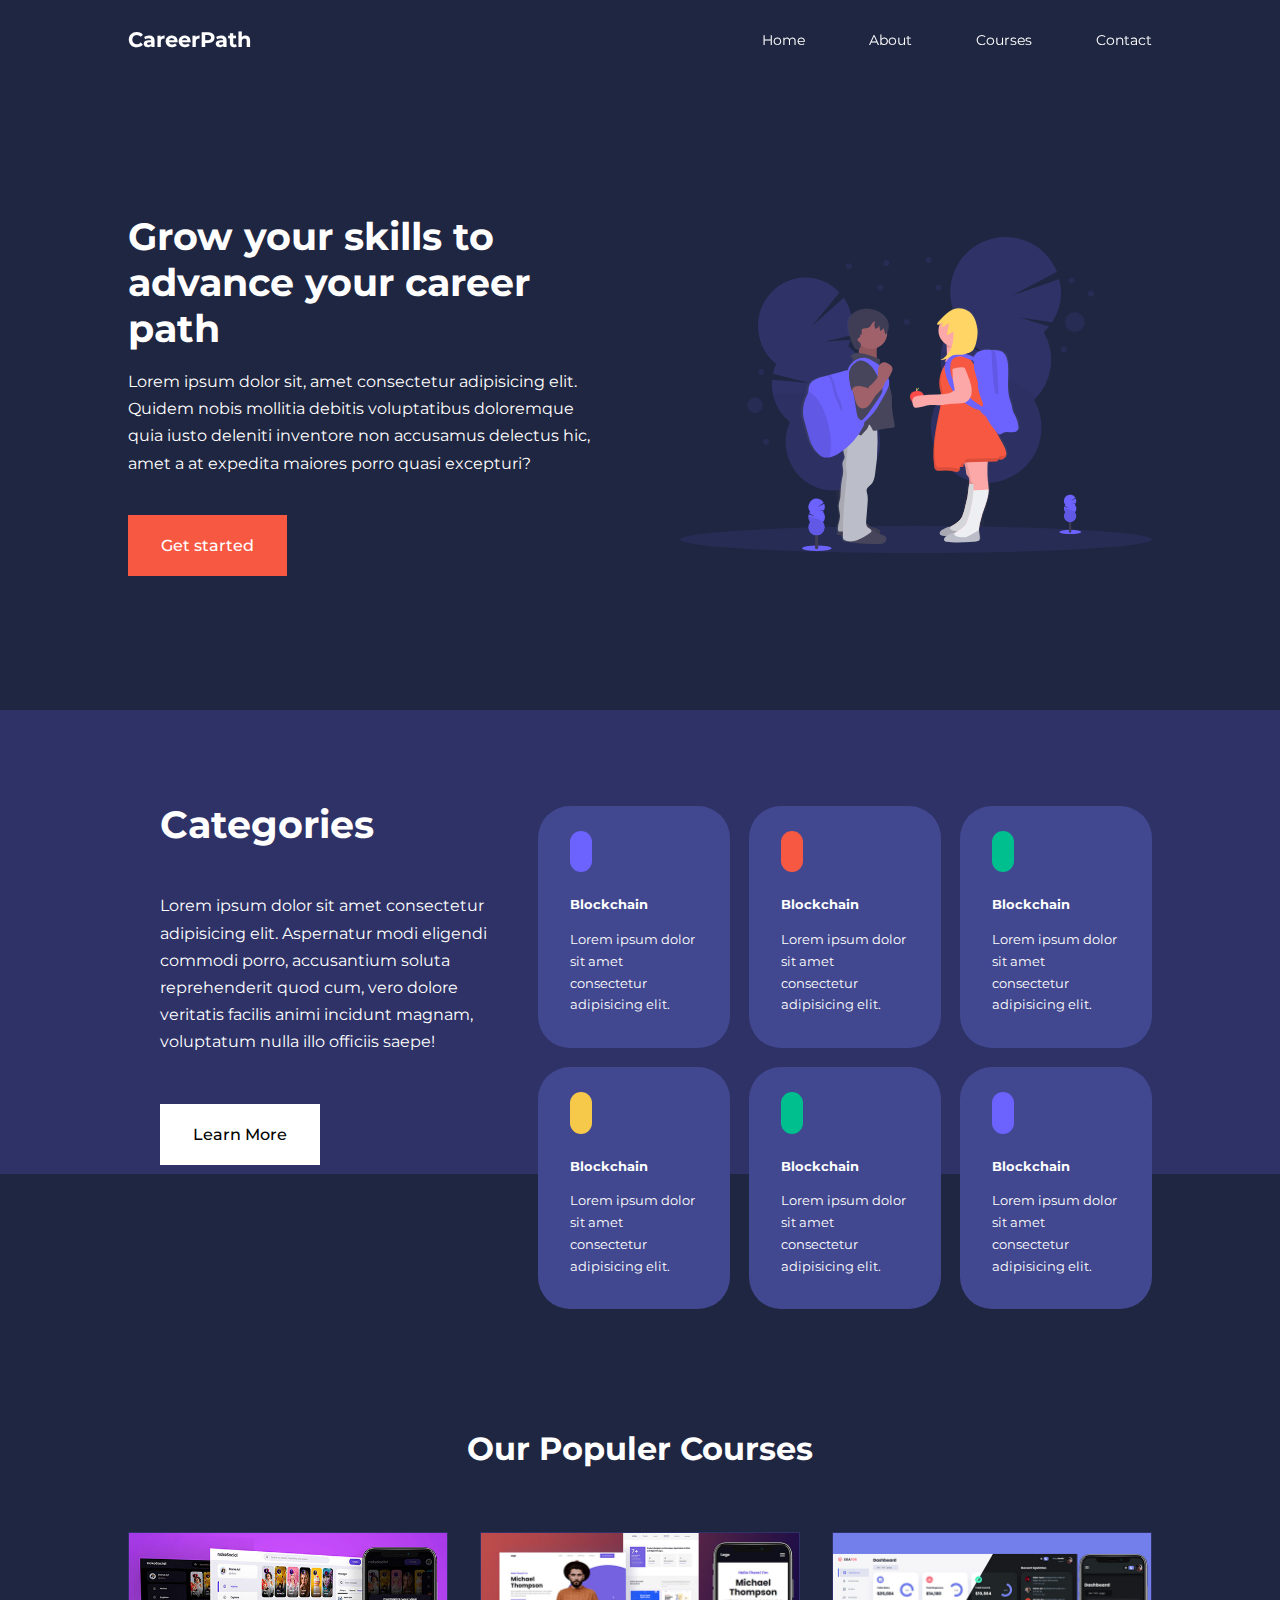
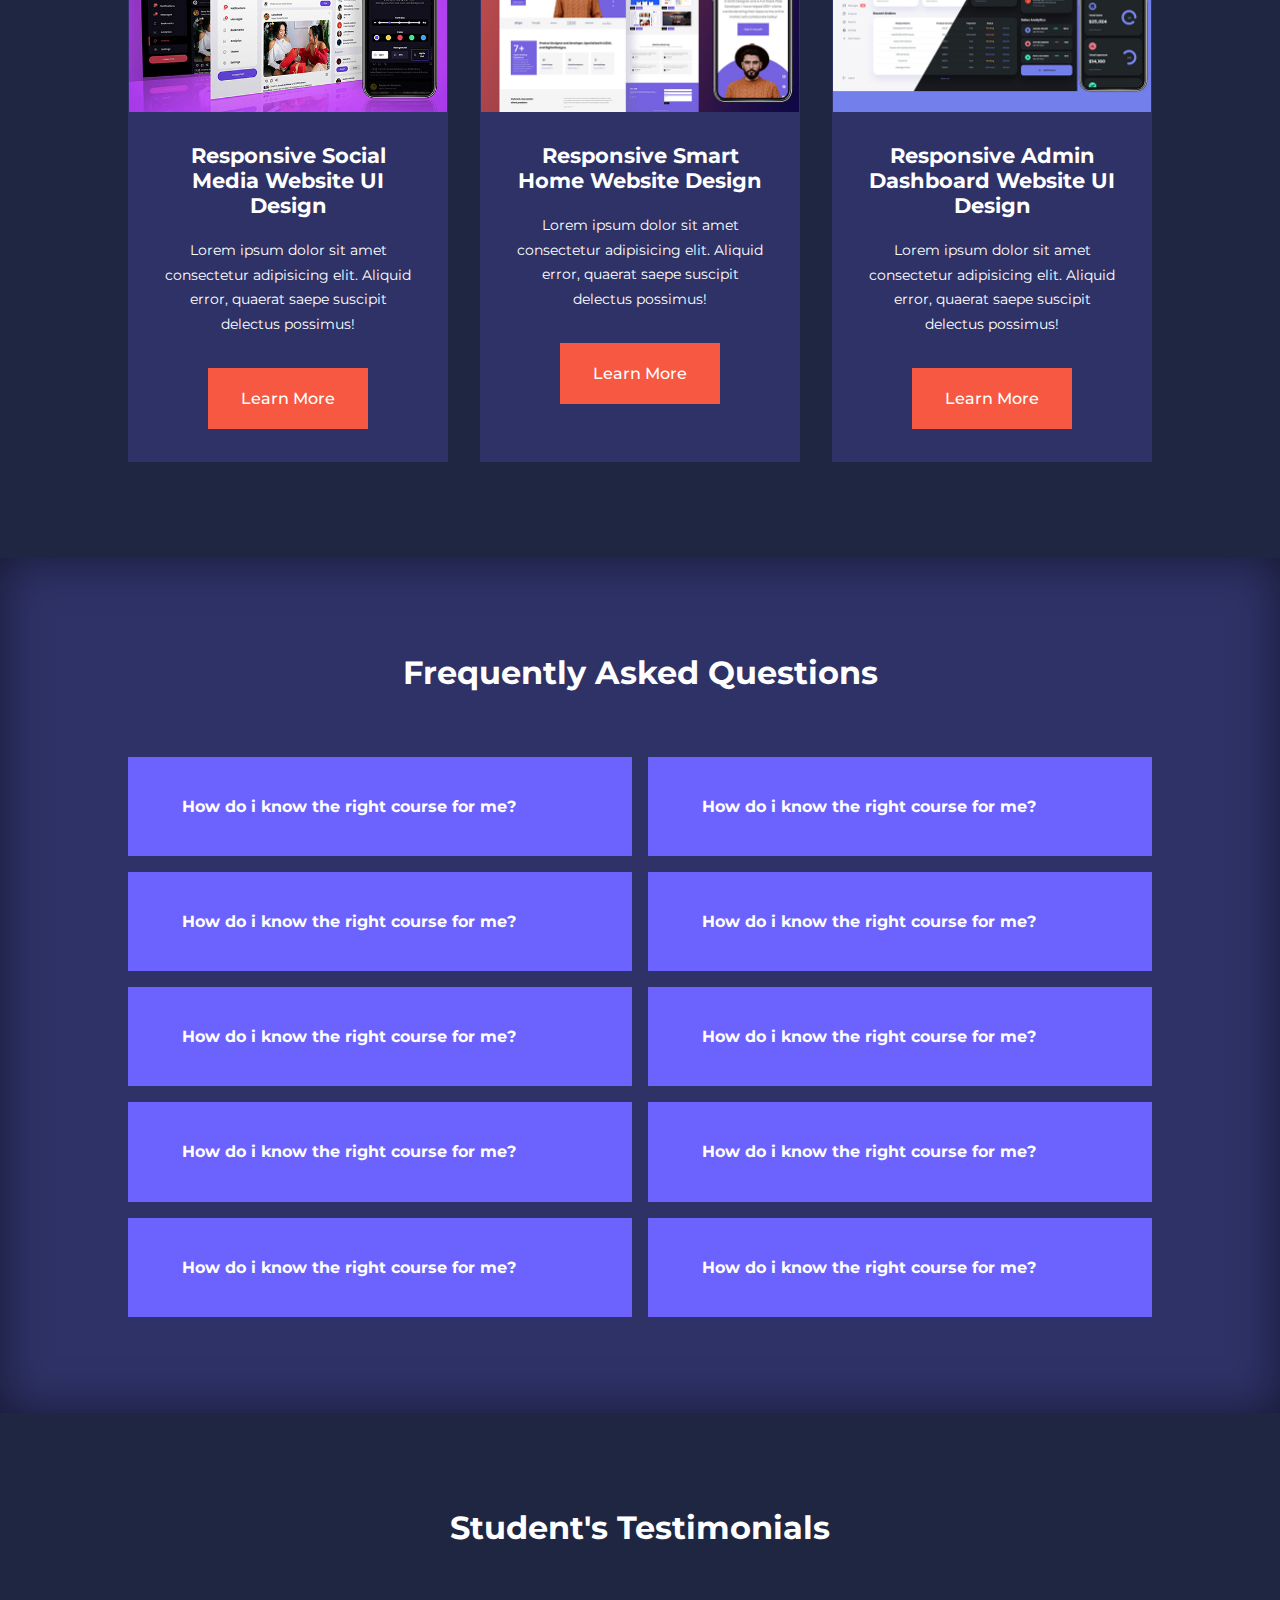
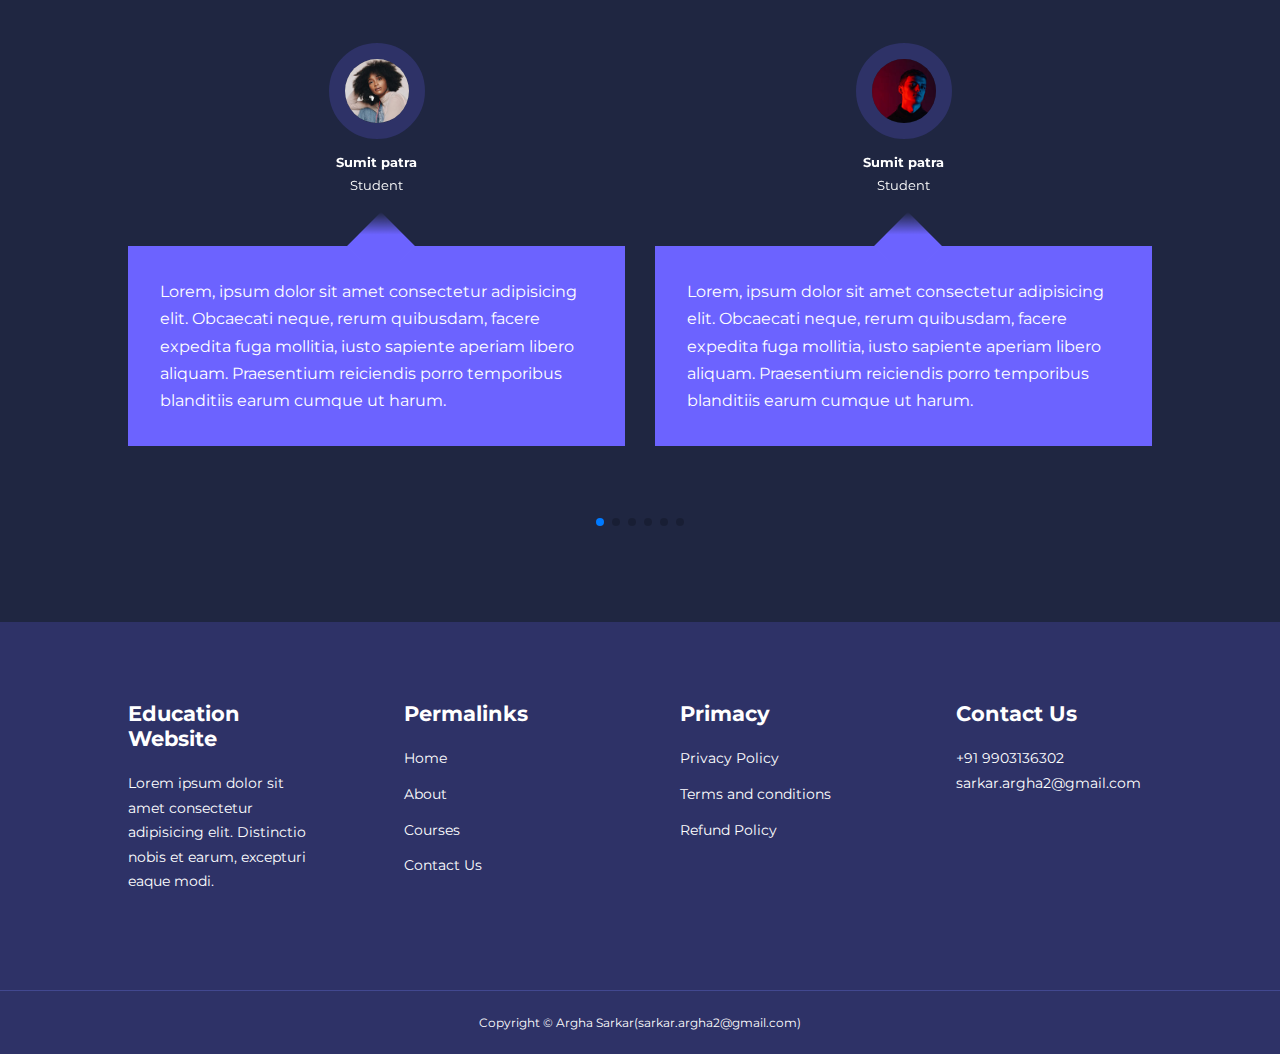
==== commit 96585ffe: "WIP - End of footer" ====
--- a/index.html
+++ b/index.html
@@ -14,6 +14,10 @@
     <link rel="preconnect" href="https://fonts.gstatic.com" crossorigin>
     <link href="https://fonts.googleapis.com/css2?family=Montserrat:
                 wght@300;400;500;600;700;800;900&display=swap" rel="stylesheet">
+
+
+    <!-- Swiper js -->
+    <link rel="stylesheet" href="https://cdn.jsdelivr.net/npm/swiper@11/swiper-bundle.min.css" />
 
     <link rel="stylesheet" href="./css/style.css">
 </head>
@@ -140,7 +144,7 @@
                 <div class="course__image">
                     <img src="./images/course2.jpg">
                 </div>
-                <div class="course_info">
+                <div class="course__info">
                     <h4>Responsive Smart Home Website Design</h4>
                     <p>Lorem ipsum dolor sit amet consectetur adipisicing elit. Aliquid error, quaerat saepe suscipit
                         delectus possimus!</p>
@@ -283,10 +287,10 @@
     <!--=====================================END OF FAQs==================================-->
 
 
-    <section class="container testimonials__container">
+    <section class="container testimonials__container mySwiper">
         <h2>Student's Testimonials</h2>
-        <div>
-            <article class="testimonial">
+        <div class="swiper-wrapper">
+            <article class="testimonial swiper-slide">
                 <div class="avatar">
                     <img src="./images/avatar1.jpg">
                 </div>
@@ -302,7 +306,7 @@
                     </p>
                 </div>
             </article>
-            <article class="testimonial">
+            <article class="testimonial swiper-slide">
                 <div class="avatar">
                     <img src="./images/avatar2.jpg">
                 </div>
@@ -318,7 +322,7 @@
                     </p>
                 </div>
             </article>
-            <article class="testimonial">
+            <article class="testimonial swiper-slide">
                 <div class="avatar">
                     <img src="./images/avatar3.jpg">
                 </div>
@@ -334,7 +338,7 @@
                     </p>
                 </div>
             </article>
-            <article class="testimonial">
+            <article class="testimonial swiper-slide">
                 <div class="avatar">
                     <img src="./images/avatar4.jpg">
                 </div>
@@ -350,7 +354,7 @@
                     </p>
                 </div>
             </article>
-            <article class="testimonial">
+            <article class="testimonial swiper-slide">
                 <div class="avatar">
                     <img src="./images/avatar5.jpg">
                 </div>
@@ -366,7 +370,7 @@
                     </p>
                 </div>
             </article>
-            <article class="testimonial">
+            <article class="testimonial swiper-slide">
                 <div class="avatar">
                     <img src="./images/avatar6.jpg">
                 </div>
@@ -382,7 +386,7 @@
                     </p>
                 </div>
             </article>
-            <article class="testimonial">
+            <article class="testimonial swiper-slide">
                 <div class="avatar">
                     <img src="./images/avatar7.jpg">
                 </div>
@@ -399,23 +403,87 @@
                 </div>
             </article>
         </div>
+        
+    <div class="swiper-pagination"></div>
     </section>
 
- <!--=====================================END OF Testimonials==================================-->
-
-
-
-
-
-
-
-
-
-
-
-
-
+    <!--=====================================END OF Testimonials==================================-->
+
+
+    <footer>
+        <div class="container footer__cotainer">
+            <div class="footer__1">
+                <a href="index.html" class="footer__logo"><h4>Education Website</h4></a>
+                <p>
+                    Lorem ipsum dolor sit amet consectetur adipisicing elit. Distinctio nobis et earum, excepturi eaque modi.
+                </p>
+            </div>
+            <div class="footer__2">
+                <h4>Permalinks</h4>
+                <ul class="permalinks">
+                    <li><a href="index.html">Home</a></li>
+                    <li><a href="about.html">About</a></li>
+                    <li><a href="courses.html">Courses</a></li>
+                    <li><a href="contact.html">Contact Us</a></li>
+                </ul>
+            </div>
+            <div class="footer__3">
+                <h4>Primacy</h4>
+                <ul class="privacy">
+                    <li><a href="#">Privacy Policy</a></li>                    
+                    <li><a href="#">Terms and conditions</a></li>
+                    <li><a href="#">Refund Policy</a></li>
+                </ul>
+            </div>
+            <div class="footer__4">
+                <h4>Contact Us</h4>
+                <div>
+                    <p>+91 9903136302</p>
+                    <p>sarkar.argha2@gmail.com</p>
+                </div>
+                <ul class="footer__socials">
+                    <li><a href="#"><i class="uli uli-facebook-f"></i></a></li>                    
+                    <li><a href="#"><i class="uli uli-instagram-alt"></i></a></li>
+                    <li><a href="#"><i class="uli uli-twitter"></i></a></li>
+                    <li><a href="#"><i class="uli uli-linkedin-alt"></i></a></li>
+                </ul>
+            </div>
+        </div>
+
+        <div class="footer__copyright">
+            <small>Copyright &copy; Argha Sarkar(sarkar.argha2@gmail.com)</small>
+        </div>
+    </footer>
+
+
+
+
+
+
+
+
+
+    <!--Swiper js Script-->
+    <script src="https://cdn.jsdelivr.net/npm/swiper@11/swiper-bundle.min.js"></script>
     <script src="./main.js"></script>
+
+    <script>
+        var swiper = new Swiper(".mySwiper", {
+          slidesPerView: 1,
+          spaceBetween: 30,
+          pagination: {
+            el: ".swiper-pagination",
+            clickable: true,
+          },
+          //when window width more than 600px
+          breakpoints:{
+            600:{
+                slidesPerView: 2,
+            }
+          }
+        });
+      </script>
+
 </body>
 
 </html>--- a/css/style.css
+++ b/css/style.css
@@ -187,7 +187,8 @@
 }
 
 .categories__left {
-    margin-left: 4rem;
+    margin-left: 2rem;
+    margin-right: 2rem;
 }
 
 .categories__left p {
@@ -322,15 +323,17 @@
 
 /* ************************ FAQs ****************************** */
 
-.testimonials__container{
+.testimonials__container {
     overflow-x: hidden;
     position: relative;
     margin-bottom: 5rem;
 }
-.testimonial{
+
+.testimonial {
     padding-top: 2rem;
 }
-.avatar{
+
+.avatar {
     width: 6rem;
     height: 6rem;
     border-radius: 50%;
@@ -338,51 +341,91 @@
     margin: 0 auto 1rem;
     border: 1rem solid var(--color-bg1);
 }
-.testimonial__info{
+
+.testimonial__info {
     text-align: center;
 }
-.testimonial__body{
+
+.testimonial__body {
     background: var(--color-primary);
     padding: 2rem;
     margin-top: 3rem;
     position: relative;
 }
-.testimonial__body::before{
+
+.testimonial__body::before {
     content: "";
     display: block;
-    background: linear-gradient(transparent,var(--color-primary),var(--color-primary));
+    background: linear-gradient(
+        135deg, 
+        transparent, 
+        var(--color-primary), 
+        var(--color-primary), 
+        var(--color-primary));
     width: 3rem;
     height: 3rem;
     position: absolute;
-    left: 50%;
+    left: 46%;
     top: -1.5rem;
     transform: rotate(45deg);
 }
 
 
-
-
-
-
-
-
-
-
-
-
-
-
-
-
-
-
-
-
-
-
-
-
-
-
-
-
+/* ************************ FOOTER ****************************** */
+
+footer{
+    background: var(--color-bg1);
+    padding-top: 5rem;
+    font-size: 0.9rem;
+}
+
+.footer__cotainer{
+    display: grid;
+    grid-template-columns: repeat(4, 1fr);
+    gap: 5rem;
+}
+.footer__cotainer > div h4{
+    margin-bottom: 1.2rem;
+}
+.footer__1 p{
+    margin: 0 0 2rem;
+}
+footer ul li{
+    margin-bottom: 0.7rem;
+}
+footer ul li a:hover{
+    text-decoration: underline;
+}
+.footer__socials{
+    display: flex;
+    gap: 1rem;
+    font-size: 1.2rem;
+    margin-top: 2rem;
+
+}
+
+.footer__copyright{
+    text-align: center;
+    margin-top: 4rem;
+    padding: 1.2rem 0;
+    border-top: 1px solid var(--color-bg2);
+}
+
+
+
+
+
+
+
+
+
+
+
+
+
+
+
+
+
+
+
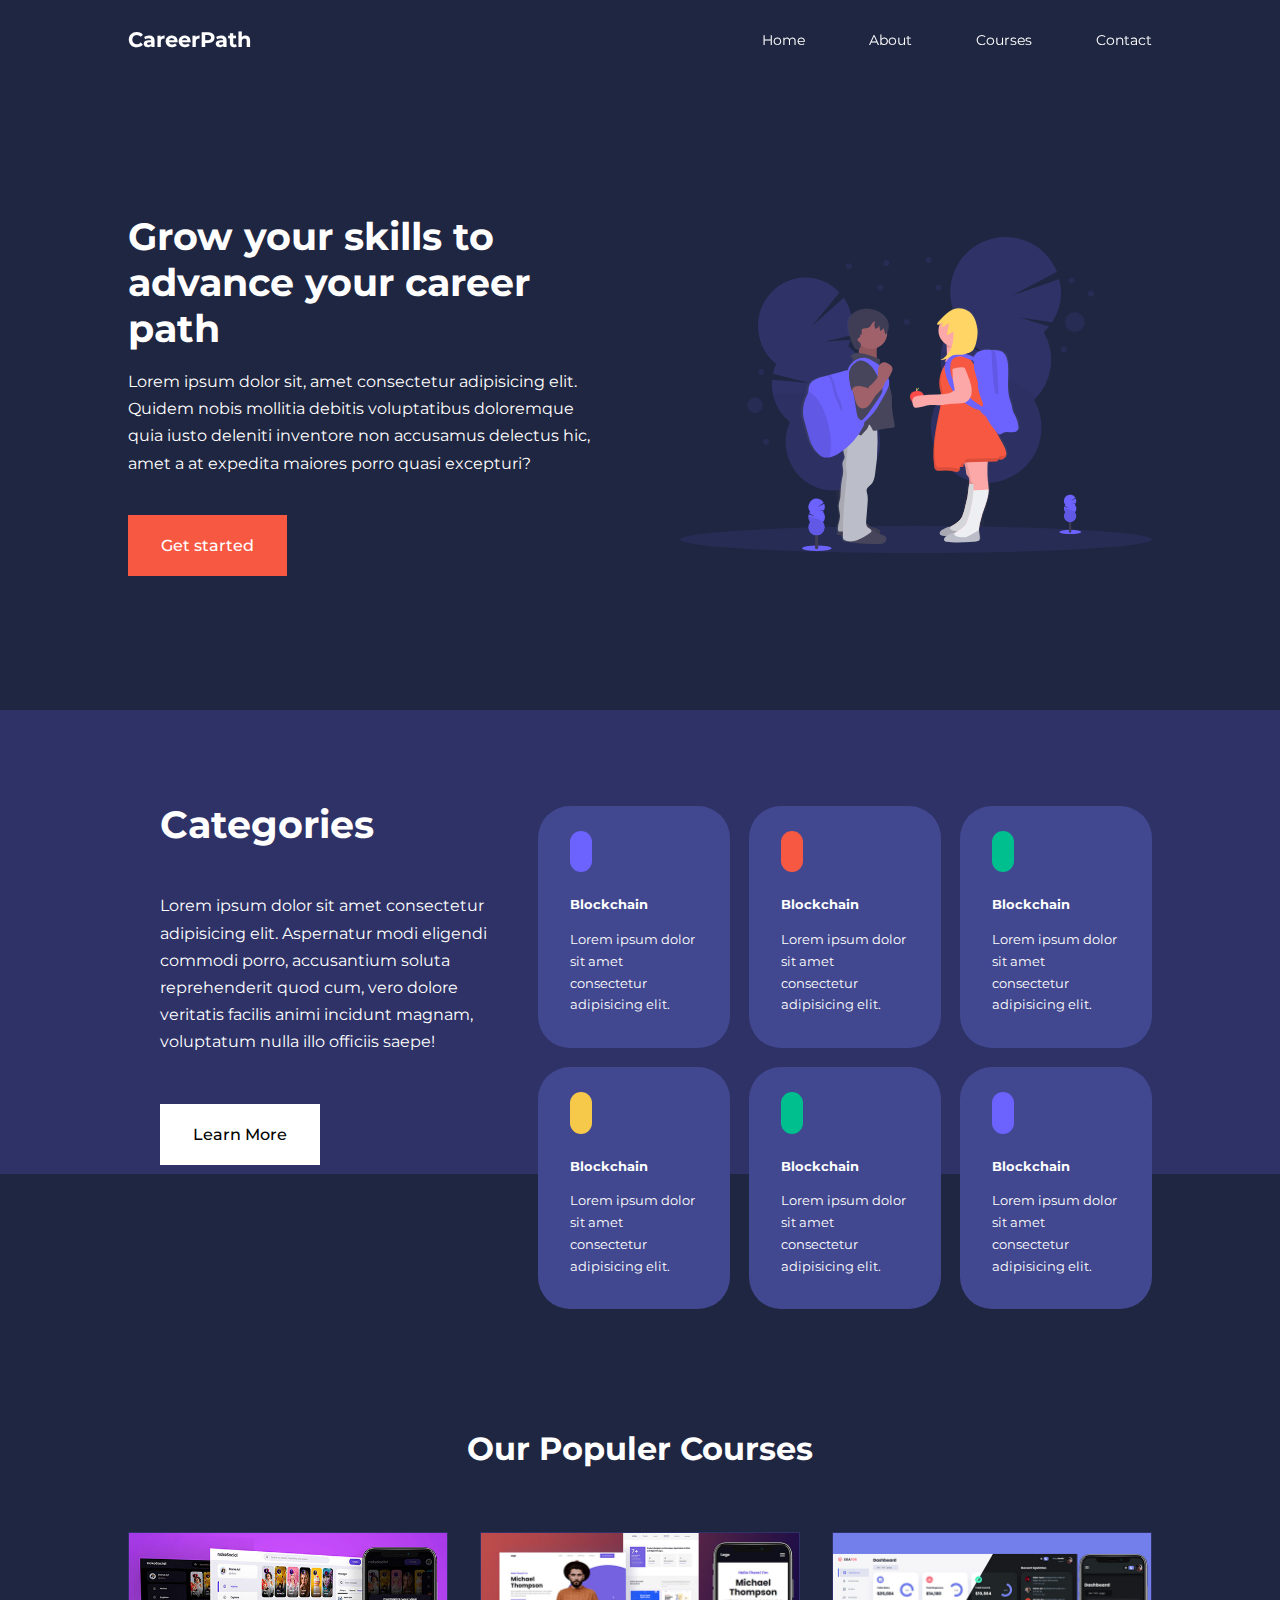
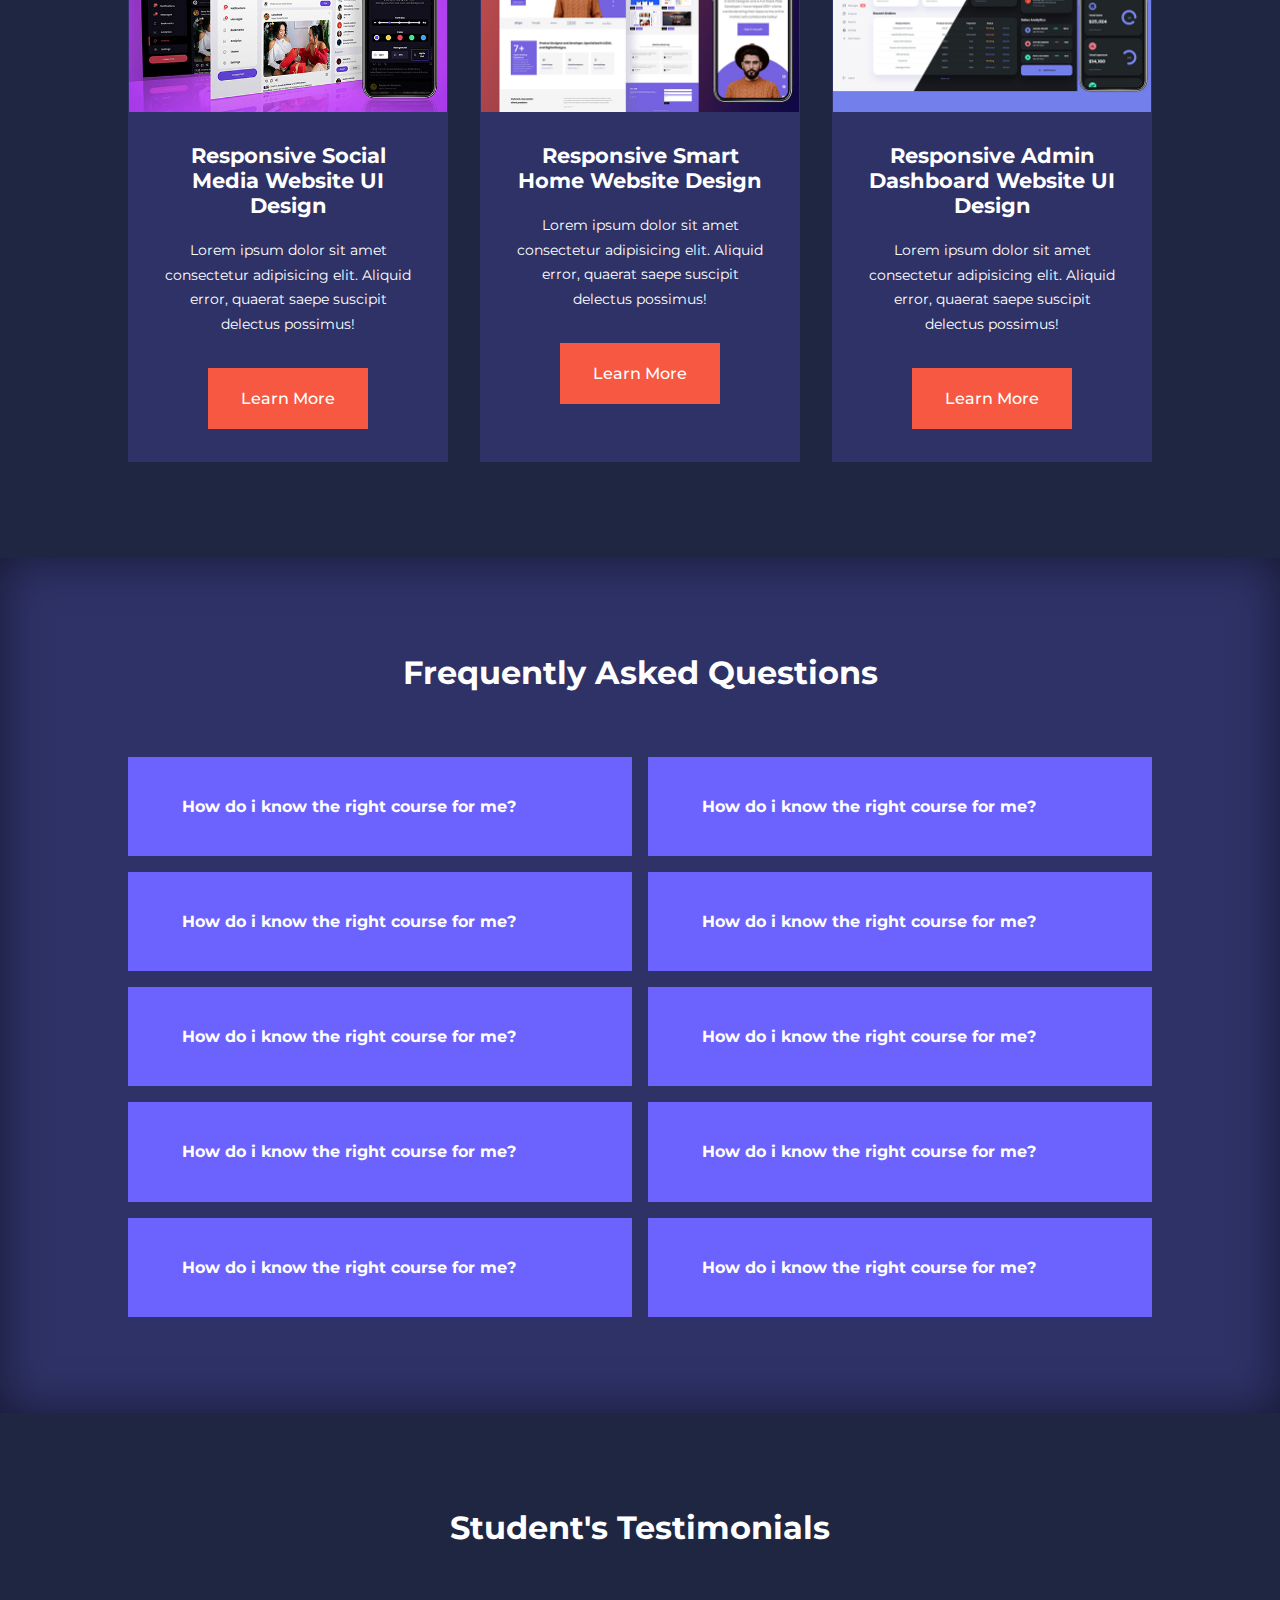
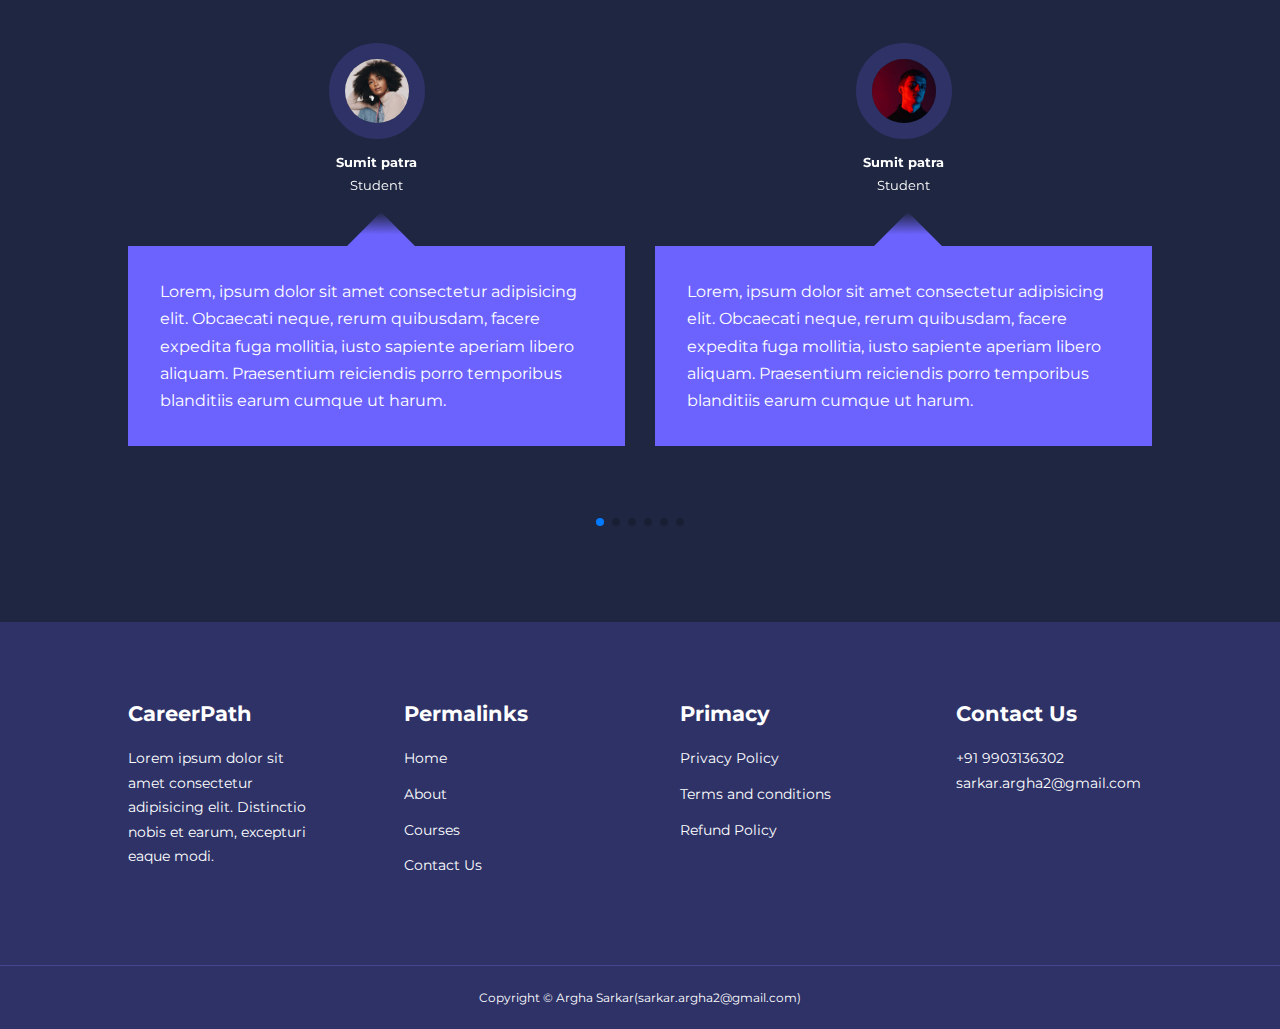
==== commit 9a16c973: "WIP - Tablet media query done" ====
--- a/index.html
+++ b/index.html
@@ -34,8 +34,8 @@
                 <li><a href="courses.html">Courses</a></li>
                 <li><a href="contact.html">Contact</a></li>
             </ul>
-            <button id="open-menu-button"><i class="uil uil-bars"></i></button>
-            <button id="open-menu-button"><i class="uil uil-multiply"></i></button>
+            <button id="open-menu-btn"><i class="uil uil-bars"></i></button>
+            <button id="close-menu-btn"><i class="uil uil-multiply"></i></button>
         </div>
     </nav>
 
@@ -413,7 +413,7 @@
     <footer>
         <div class="container footer__cotainer">
             <div class="footer__1">
-                <a href="index.html" class="footer__logo"><h4>Education Website</h4></a>
+                <a href="index.html" class="footer__logo"><h4>CareerPath</h4></a>
                 <p>
                     Lorem ipsum dolor sit amet consectetur adipisicing elit. Distinctio nobis et earum, excepturi eaque modi.
                 </p>
--- a/css/style.css
+++ b/css/style.css
@@ -356,12 +356,11 @@
 .testimonial__body::before {
     content: "";
     display: block;
-    background: linear-gradient(
-        135deg, 
-        transparent, 
-        var(--color-primary), 
-        var(--color-primary), 
-        var(--color-primary));
+    background: linear-gradient(135deg,
+            transparent,
+            var(--color-primary),
+            var(--color-primary),
+            var(--color-primary));
     width: 3rem;
     height: 3rem;
     position: absolute;
@@ -373,30 +372,35 @@
 
 /* ************************ FOOTER ****************************** */
 
-footer{
+footer {
     background: var(--color-bg1);
     padding-top: 5rem;
     font-size: 0.9rem;
 }
 
-.footer__cotainer{
+.footer__cotainer {
     display: grid;
     grid-template-columns: repeat(4, 1fr);
     gap: 5rem;
 }
-.footer__cotainer > div h4{
+
+.footer__cotainer>div h4 {
     margin-bottom: 1.2rem;
 }
-.footer__1 p{
+
+.footer__1 p {
     margin: 0 0 2rem;
 }
-footer ul li{
+
+footer ul li {
     margin-bottom: 0.7rem;
 }
-footer ul li a:hover{
+
+footer ul li a:hover {
     text-decoration: underline;
 }
-.footer__socials{
+
+.footer__socials {
     display: flex;
     gap: 1rem;
     font-size: 1.2rem;
@@ -404,7 +408,7 @@
 
 }
 
-.footer__copyright{
+.footer__copyright {
     text-align: center;
     margin-top: 4rem;
     padding: 1.2rem 0;
@@ -413,19 +417,160 @@
 
 
 
-
-
-
-
-
-
-
-
-
-
-
-
-
-
-
-
+/* ************************ MEDIA QUERIES (TABLETS) ****************************** */
+
+@media screen and (max-width: 1024px) {
+    .container {
+        width: var(--container-width-md);
+    }
+
+    h1 {
+        font-size: 2.2rem;
+    }
+
+    h2 {
+        font-size: 1.7rem;
+    }
+
+    h3 {
+        font-size: 1.4rem;
+    }
+
+    h4 {
+        font-size: 1.2rem;
+    }
+
+    /* ************************ NAVBAR ****************************** */
+    nav button {
+        display: inline-block;
+        background: transparent;
+        font-size: 1.8rem;
+        color: var(--color-white);
+        cursor: pointer;
+    }
+
+    nav button#close-menu-btn {
+        display: none;
+    }
+
+    .nav__menu {
+        position: fixed;
+        top: 5rem;
+        right: 5%;
+        height: fit-content;
+        width: 18rem;
+        flex-direction: column;
+        gap: 0;
+        display: none;
+    }
+
+    .nav__menu li {
+        width: 100%;
+        height: 5.8rem;
+        animation: animateNavItems 400ms linear forwards;
+        transform-origin: top right;
+        opacity: 0;
+    }
+
+    .nav__menu li:nth-child(2) {
+        animation-delay: 200ms;
+    }
+
+    .nav__menu li:nth-child(3) {
+        animation-delay: 400ms;
+    }
+
+    .nav__menu li:nth-child(4) {
+        animation-delay: 600ms;
+    }
+
+    @keyframes animateNavItems {
+        0% {
+            transform: rotateZ(-90deg) rotateX(90deg) scale(0.1);
+        }
+
+        100% {
+            transform: rotateZ(0) rotateX(0) scale(1);
+            opacity: 1;
+        }
+    }
+
+
+    .nav__menu li a {
+        background: var(--color-primary);
+        box-shadow: -4rem 6rem 10rem rgba(0, 0, 0, 0.6);
+        width: 100%;
+        height: 100%;
+        display: grid;
+        place-items: center;
+    }
+
+    .nav__menu li a:hover {
+        background: var(--color-bg2);
+        color: var(--color-white);
+    }
+
+    /* ************************ HEADER ****************************** */
+
+    header {
+        height: 52vh;
+        margin-bottom: 4rem;
+    }
+
+    .header__container {
+        gap: 0;
+        padding-bottom: 3rem;
+    }
+
+    /* ************************ CATEGORIES ****************************** */
+    .categories {
+        height: auto;
+    }
+
+    .categories__container {
+        grid-template-columns: 1fr;
+        gap: 3rem;
+    }
+
+    .categories__left {
+        margin-right: 0;
+    }
+
+    /* ************************ COURSES ****************************** */
+    .courses {
+        margin-top: 0;
+    }
+
+    .courses__container {
+        grid-template-columns: 1fr 1fr;
+    }
+
+    /* ************************ FAQs ****************************** */
+
+    .faqs__container {
+        grid-template-columns: 1fr;
+    }
+
+    .faq {
+        padding: 1.5rem;
+    }
+
+    /* ************************ FOOTER ****************************** */
+    .footer__cotainer {
+        grid-template-columns: 1fr 1fr;
+    }
+
+
+
+
+
+
+
+
+
+
+
+
+
+
+}